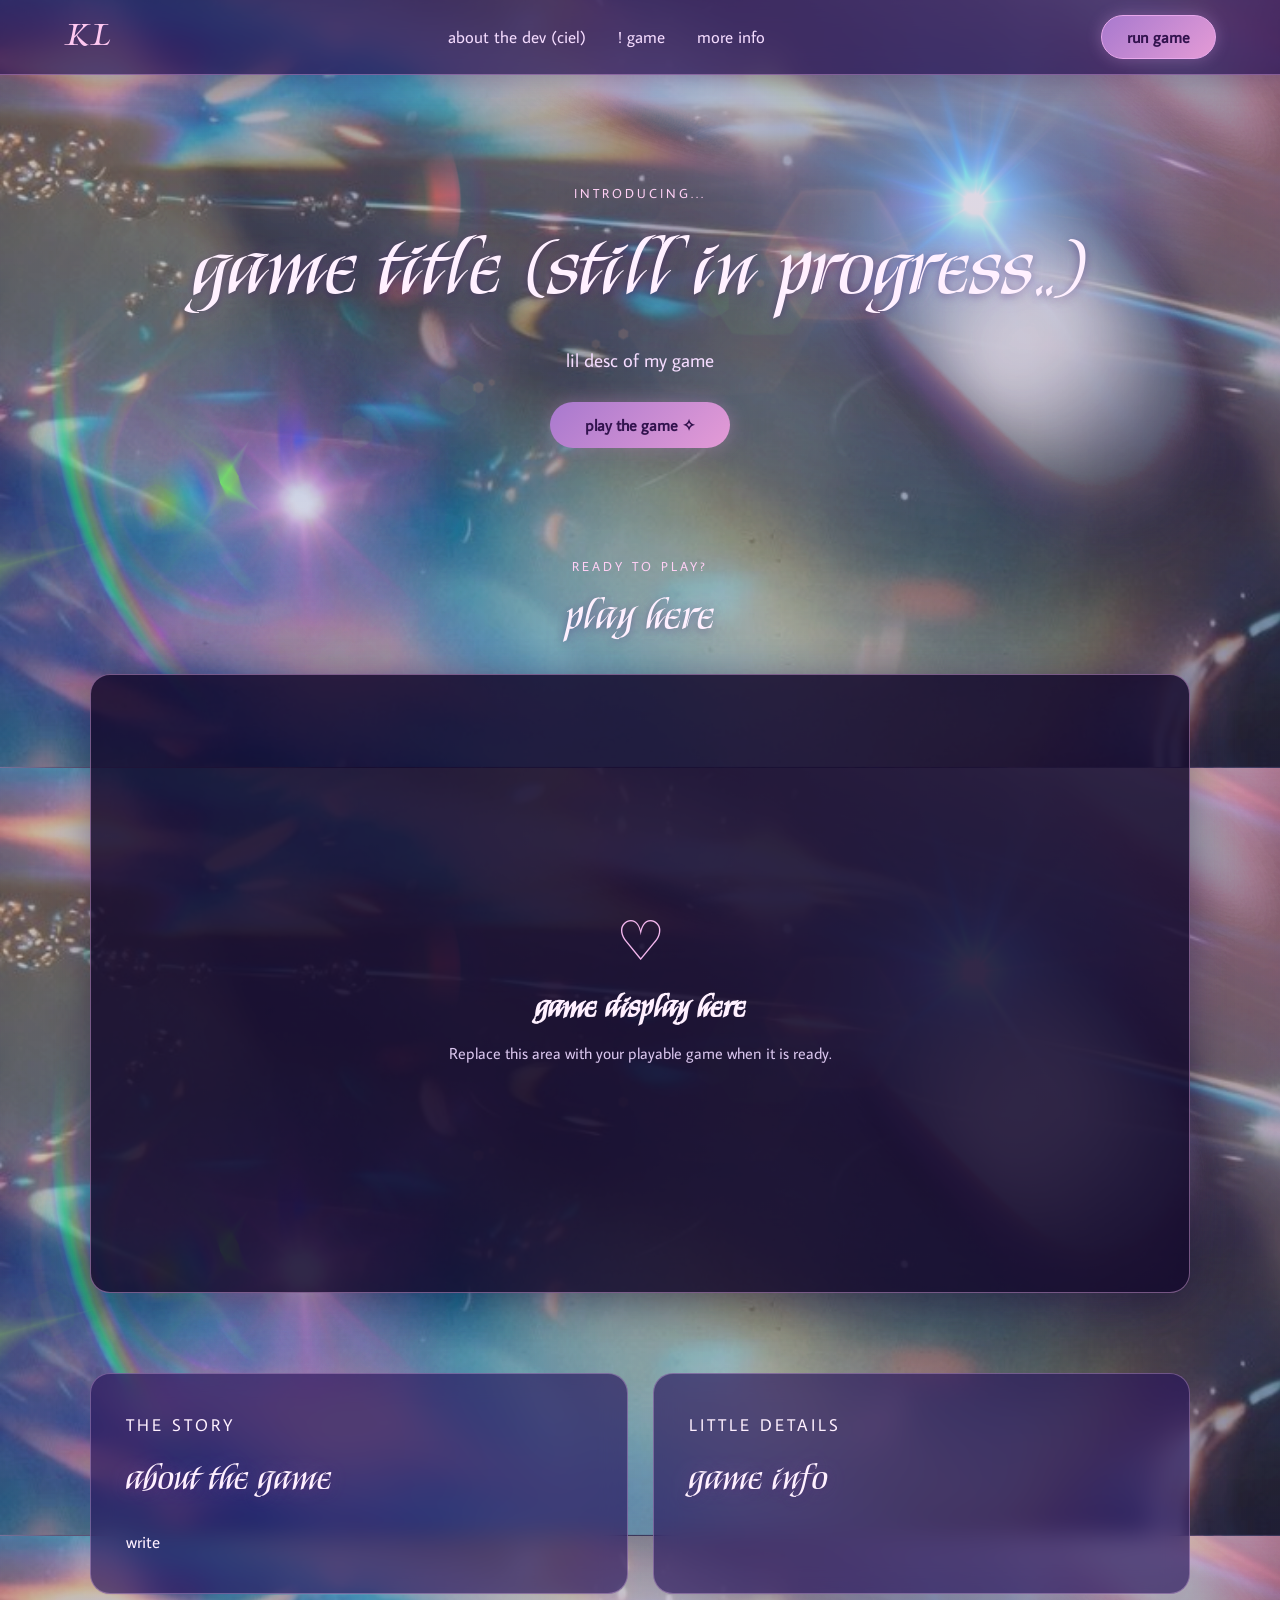
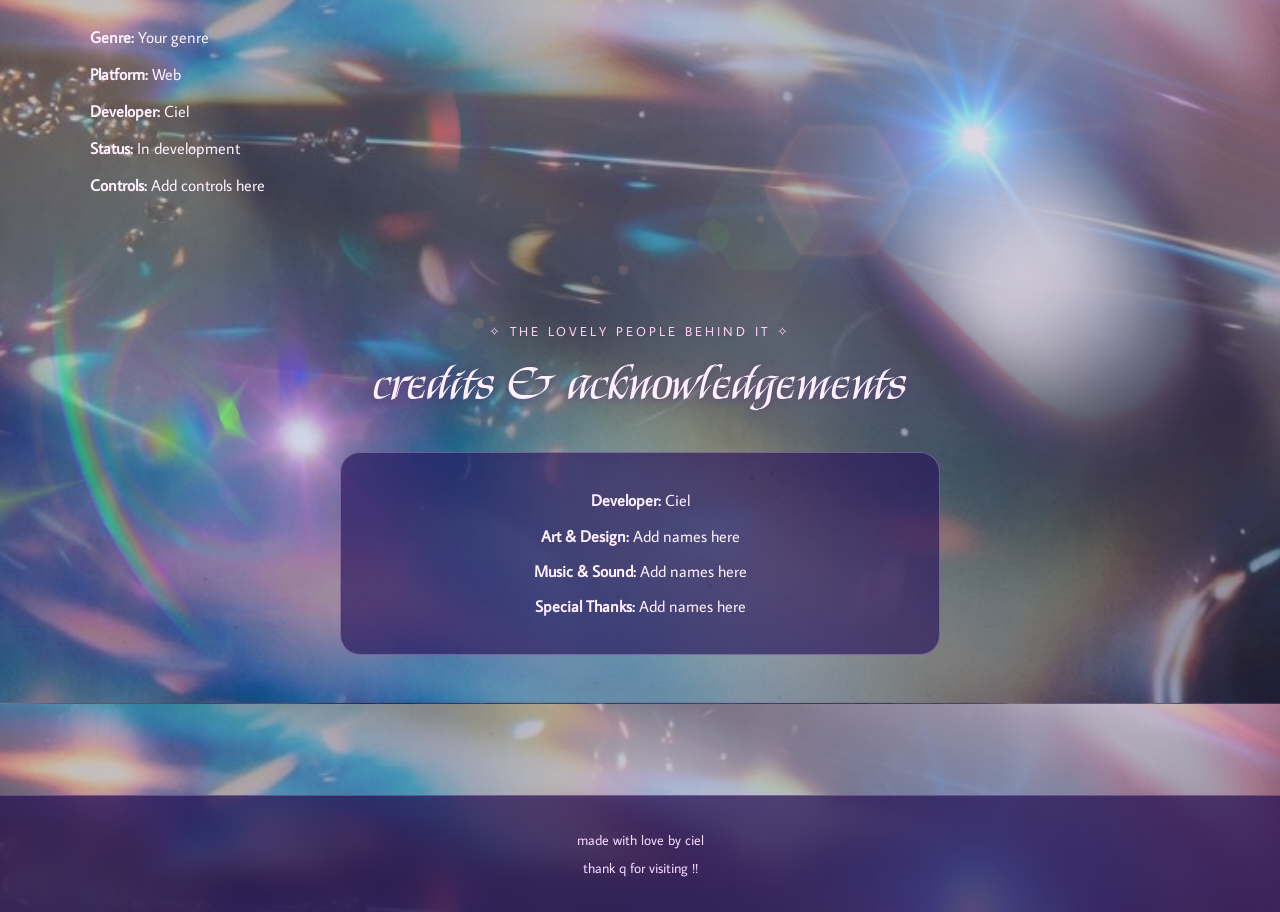
==== index.html @ a661b061 "made the css for the index page and changed the navigation bar" ====
<!DOCTYPE html>
<html lang="en">
<head>
    <meta charset="UTF-8">
    <meta name="viewport" content="width=device-width, initial-scale=1.0">
    <title>KL GAME</title>
    <link rel="stylesheet" href="style.css">
    <script src="script.js" defer></script>
    <!-- Google Fonts -->
    <link rel="preconnect" href="https://fonts.googleapis.com">
    <link rel="preconnect" href="https://fonts.gstatic.com" crossorigin>
    <link href="https://fonts.googleapis.com/css2?family=Kings&family=Average+Sans&display=swap" rel="stylesheet">


</head>
<body>
    <nav>
        <div class="logo">KL</div>
        <ul class="nav-links">
            <li><a href="portfolio.html">about the dev (ciel)</a></li>
            <li><a href="index.html">! game</a></li>
            <li><a href="info.html">more info</a></li>
        </ul>
        <div class="btns">
            <button class="btn">run game</button>
        </div>
    </nav>

    <div id="background3">
    <!-- game details -->
    <main class="game-page">
        <section class="game-hero">
            <p class="section-label">introducing...</p>
            <h1>game title (still in progress..)</h1>
            <p class="game-tagline">lil desc of my game</p>

            <a href="#play" class="play-btn">play the game ✧</a>
        </section>

    <!-- game display -->
    <section id="play" class="game-display">
        <p class="section-label">ready to play?</p>
        <h2>play here</h2>
        <div class="game-screen">
            <div class="game-placeholder">
                <span>♡</span>
                <h3>game display here</h3>
                <p>
                    Replace this area with your playable
                    game when it is ready.
                </p>
            </div>

            <!--When game is hosted, replace the placeholder above with its embed iframe.
                <iframe
                    src="YOUR_GAME_URL"
                    title="Your game"
                    allowfullscreen>
                </iframe>
            -->         
    </section>
    <section class="game-information">
        <div class="info-card">
            <p class="section-label">the story</p>
            <h2>about the game</h2>
            <p>write</p>
        </div>
        <div class="info-card">
            <p class="section-label">little details</p>
            <h2>game info</h2>
        </div>
        <ul class="game-details">
            <li><strong>Genre:</strong> Your genre</li>
            <li><strong>Platform:</strong> Web</li>
            <li><strong>Developer:</strong> Ciel</li>
            <li><strong>Status:</strong> In development</li>
            <li><strong>Controls:</strong> Add controls here</li>
        </ul>

    </section>
 <!-- CREDITS -->
    <section class="credits">
        <p class="section-label">✧ the lovely people behind it ✧</p>
        <h2>credits & acknowledgements</h2>

        <div class="credits-card">
            <p><strong>Developer:</strong> Ciel</p>
            <p><strong>Art & Design:</strong> Add names here</p>
            <p><strong>Music & Sound:</strong> Add names here</p>
            <p><strong>Special Thanks:</strong> Add names here</p>
        </div>
    </section>

    </main>


    <footer>
        <p>made with love by ciel</p>
        <p>thank q for visiting !!</p>
    </footer>
</div>
</body>
</html>
---- style.css ----
/*general settings*/
* {
    margin: 0;
    padding: 0;
    box-sizing: border-box;
}

html {
    scroll-behavior: smooth;
    scroll-padding-top: 85px;
}

body {
    width: 100%;
    font-family: 'Average Sans', sans-serif;
    color: white;
    background: #241451;
}


/*game (index) css*/
#background3 {
    width: 100%;
    min-height: 100vh;

    background-image:
        linear-gradient(
            rgba(35, 15, 85, 0.15),
            rgba(35, 15, 85, 0.15)
        ),
        url("img/indexbg.png");
}


.game-page {
    width: 100%;
    max-width: 1150px;
    margin: auto;
    padding: 110px 25px 60px;
}

/*game intro*/
.game-hero {
    text-align: center;
    padding: 75px 20px 65px;
}

.game-hero h1 {
    font-size: clamp(45px, 7vw, 85px);
    margin-bottom: 15px;
}

.game-tagline {
    font-size: 19px;
    color: #f5dcff;
    margin-bottom: 30px;
}

/*play btn*/

.play-btn {
    display: inline-block;
    padding: 13px 35px;
    border-radius: 30px;

    background: linear-gradient(
        135deg,
        #a879ce,
        #e49bd6
    );

    color: #32134e;
    text-decoration: none;
    font-weight: bold;

    box-shadow: 0 0 20px rgba(235,160,240,0.3);

    transition: 0.3s ease;
}

.play-btn:hover {
    transform: translateY(-4px);
    box-shadow: 0 0 30px rgba(255,160,240,0.6);
}

/* GAME DISPLAY */

.game-display {
    text-align: center;
    padding: 45px 0 80px;
}

.game-display h2 {
    font-size: 45px;
    margin-bottom: 25px;
}

.game-screen {
    width: 100%;
    aspect-ratio: 16 / 9;

    background: rgba(20, 10, 45, 0.85);

    border: 1px solid rgba(255,190,255,0.4);
    border-radius: 20px;

    overflow: hidden;

    box-shadow: 0 10px 40px rgba(15,0,45,0.4);
}

/*game PLACEHOLDER*/

.game-placeholder {
    height: 100%;
    display: flex;
    flex-direction: column;
    align-items: center;
    justify-content: center;
    padding: 20px;
    gap: 12px;
}

.game-placeholder span {
    font-size: 55px;
    color: #f5b8ef;
}

.game-placeholder h3 {
    font-family: 'Kings', cursive;
    font-size: 32px;
    color: #fff0ff;
}

.game-placeholder p {
    color: #d9c5ed;
}

/*eMBEDDED GAME*/

.game-screen iframe {
    width: 100%;
    height: 100%;
    border: none;
    display: block;
}

/*game information*/

.game-information {
    display: grid;
    grid-template-columns: repeat(2, 1fr);
    gap: 25px;
    margin-bottom: 80px;
}

.info-card {
    padding: 35px;

    background: rgba(39,19,91,0.65);
    border: 1px solid rgba(255,205,255,0.3);
    border-radius: 20px;

    backdrop-filter: blur(12px);

    transition: 0.3s ease;
}

.info-card:hover {
    transform: translateY(-5px);
    box-shadow: 0 10px 30px rgba(255,150,230,0.15);
}

.info-card h2 {
    font-size: 38px;
    margin-bottom: 20px;
}

.info-card p {
    color: #fff0ff;
    font-size: 17px;
    line-height: 1.9;
}

.game-details {
    list-style: none;
    color: #fff0ff;
    line-height: 2.3;
}

/*credits*/

.credits {
    text-align: center;
    padding: 40px 20px 80px;
}

.credits h2 {
    font-size: clamp(35px, 5vw, 50px);
    margin-bottom: 30px;
}

.credits-card {
    max-width: 600px;
    margin: auto;
    padding: 30px;

    background: rgba(39,19,91,0.65);
    border: 1px solid rgba(255,205,255,0.3);
    border-radius: 20px;
}

.credits-card p {
    color: #fff0ff;
    line-height: 2.2;
}

/* MOBILE */

@media (max-width: 700px) {

    .game-page {
        padding: 120px 15px 40px;
    }

    .game-information {
        grid-template-columns: 1fr;
    }

    .game-hero {
        padding: 45px 10px;
    }

    .game-screen {
        aspect-ratio: 4 / 3;
    }

    .info-card {
        padding: 25px;
    }
}


/*portfolio css*/
/*headings*/
h1, h2 {
    font-family: 'Kings', cursive;
    font-weight: 400;
    color: #fff0ff;

    text-shadow:
        0 2px 10px rgba(45, 0, 90, 0.4),
        0 0 20px rgba(255, 190, 255, 0.25);
}

/*IMAGES WOOHOO*/
#background1 {
    width: 100%;
    height: 100vh;

    background-image: url("img/CIELKLKLKL.png");
    background-size: cover;
    background-position: center;
    background-repeat: no-repeat;
}

#background2 {
    width: 100%;
    min-height: 100vh;

    background-image:
        linear-gradient(
            rgba(35, 15, 85, 0.12),
            rgba(35, 15, 85, 0.22)
        ),
        url("img/CIELKLKL.png");

    background-size: cover;
    background-position: center;
    background-repeat: no-repeat;

    position: relative;
}

/* style for navigation bar */
/* style for navigation bar */
nav {
    position: fixed;
    top: 0;
    left: 0;
    width: 100%;
    min-height: 75px;
    padding: 15px 5%;

    display: flex;
    justify-content: space-between;
    align-items: center;

    background: rgba(37, 16, 82, 0.72);
    backdrop-filter: blur(12px);
    -webkit-backdrop-filter: blur(12px);
    border-bottom: 1px solid rgba(255, 190, 255, 0.35);

    backdrop-filter: blur(12px);
    -webkit-backdrop-filter: blur(12px);

    box-shadow: 0 5px 25px rgba(20, 0, 60, 0.25);

    z-index: 1000;
}

.logo {
    font-family: 'Kings', cursive;
    font-size: 2rem;
    font-weight: 400;

    color: #ffc8f1;
    letter-spacing: 2px;

    transition: 0.3s ease;
    cursor: pointer;
}

.logo:hover {
    color: #fff0ff;
    text-shadow: 0 0 15px #ff9ee9;
    transform: scale(1.08);
}

.nav-links {
    list-style: none;
    display: flex;
    gap: 2rem;
}

.nav-links li a {
    position: relative;

    font-family: 'Average Sans', sans-serif;
    font-size: 1.05rem;

    text-decoration: none;
    color: #f5dcff;

    transition: 0.3s ease;
}

/* UNDERLINE ANIMATION */

.nav-links li a::after {
    content: "";
    position: absolute;

    bottom: -7px;
    left: 0;

    width: 0;
    height: 2px;

    background: #ffb5eb;
    transition: width 0.3s ease;
}

.nav-links li a:hover {
    color: #ffb5eb;
    text-shadow: 0 0 12px #ff9ee9;
}

.nav-links li a:hover::after {
    width: 100%;
}


.btn {
    padding: 11px 25px;

    border-radius: 30px;
    border: 1px solid #e8a7ec;

    font-family: 'Average Sans', sans-serif;
    font-size: 1rem;
    font-weight: 600;

    background: linear-gradient(
        135deg,
        #a879ce,
        #e49bd6
    );

    color: #32134e;

    box-shadow: 0 0 15px rgba(235, 160, 240, 0.3);

    cursor: pointer;
    transition: 0.3s ease;
}

.btn:hover {
    transform: translateY(-3px);
    box-shadow: 0 0 25px rgba(255, 160, 240, 0.65);
}

/*intro*/

.intro {
    text-align: center;
    padding: 65px 20px;

    background: rgba(43, 22, 100, 0.35);
    border: 1px solid rgba(255, 220, 255, 0.25);

    border-radius: 20px;

    backdrop-filter: blur(5px);
    box-shadow: 0 10px 35px rgba(25, 0, 65, 0.15);
}

.little-heading {
    color: #ffd5f5;
    font-size: 14px;
    letter-spacing: 3px;
    margin-bottom: 20px;
}

.intro h1 {
    font-size: clamp(35px, 5vw, 58px);
    margin-bottom: 25px;
}

.description {
    font-size: 19px;
    line-height: 1.8;
    color: #fff5ff;
}

.decoration {
    color: #ffc5f1;
    font-size: 24px;
    margin-top: 25px;
}

/*about memememe KL THE GREAT*/

.about {
    text-align: center;
    padding: 90px 20px 50px;
}

.section-label {
    color: #ffd0f5;
    font-size: 13px;
    letter-spacing: 3px;
    text-transform: uppercase;
    margin-bottom: 12px;
}

.about h2,
.interests h2 {
    font-size: 48px;
    margin-bottom: 30px;
}

.about-card {
    max-width: 650px;
    margin: auto;

    padding: 35px;

    background: rgba(39, 19, 91, 0.55);
    border: 1px solid rgba(255, 205, 255, 0.3);

    border-radius: 20px;

    backdrop-filter: blur(10px);
    box-shadow: 0 10px 30px rgba(25, 0, 65, 0.2);

    transition: transform 0.4s ease,
                box-shadow 0.4s ease;
}

.about-card:hover {
    transform: translateY(-5px);
    box-shadow: 0 15px 35px rgba(255, 150, 230, 0.15);
}

.profile-placeholder {
    width: 90px;
    height: 90px;

    margin: 0 auto 25px;

    display: grid;
    place-items: center;

    border-radius: 50%;

    background: linear-gradient(
        135deg,
        #a77ad7,
        #f2a8df
    );

    color: white;
    font-size: 40px;

    box-shadow: 0 0 25px rgba(255, 180, 240, 0.4);
}

.about-card p {
    color: #fff0ff;
    font-size: 17px;
    line-height: 1.9;
    margin-bottom: 15px;
}

/*intrests*/

.intrests {
    text-align: center;
    padding: 60px 20px 100px;
}

.intrests h2 {
    font-size: 48px;
    margin-bottom: 30px;
}

.interest-tags {
    display: flex;
    justify-content: center;
    flex-wrap: wrap;
    gap: 15px;
}

.interest-tags span {
    padding: 12px 24px;

    color: #ffe5ff;
    background: rgba(111, 65, 156, 0.45);

    border: 1px solid rgba(255, 195, 245, 0.4);
    border-radius: 50px;

    transition: 0.3s ease;
}

.interest-tags span:hover {
    background: rgba(205, 130, 207, 0.55);
    transform: translateY(-5px);
    box-shadow: 0 0 18px rgba(255, 160, 240, 0.35);
}

/*foot(er)*/
footer {
    text-align: center;
    padding: 30px 15px;

    background: rgba(37, 16, 82, 0.72);

    backdrop-filter: blur(12px);
    -webkit-backdrop-filter: blur(12px);

    border-top: 1px solid rgba(255, 190, 255, 0.25);
}

footer p {
    color: #f5d9ff;
    font-size: 14px;
    line-height: 2;
}

/*scroll animations*/
.intro,
.about,
.intrests {
    opacity: 0;
    transform: translateY(30px);
    transition: opacity 0.9s ease,
                transform 0.9s ease;
}

.intro.visible,
.about.visible,
.intrests.visible {
    opacity: 1;
    transform: translateY(0);
}

/*MOBILE RESPONSIVENESS*/
@media (max-width: 700px) {

    nav {
        padding: 15px 4%;
        flex-wrap: wrap;
        gap: 15px;
    }

    .logo {
        font-size: 1.6rem;
    }

    .nav-links {
        gap: 15px;
    }

    .nav-links li a {
        font-size: 13px;
    }

    .btn {
        padding: 9px 15px;
        font-size: 13px;
    }

    main {
        padding: 130px 15px 40px;
    }

    .intro {
        padding: 45px 15px;
    }

    .intro h1 {
        font-size: 36px;
    }

    .about-card {
        padding: 25px 18px;
    }

    .about h2,
    .intrests h2 {
        font-size: 38px;
    }
}


/*REDUCED MOTION ACCESSIBILITY*/
@media (prefers-reduced-motion: reduce) {
    html {
        scroll-behavior: auto;
    }

    *,
    *::before,
    *::after {
        animation: none !important;
        transition: none !important;
    }

    .intro,
    .about,
    .intrests {
        opacity: 1;
        transform: none;
    }
}
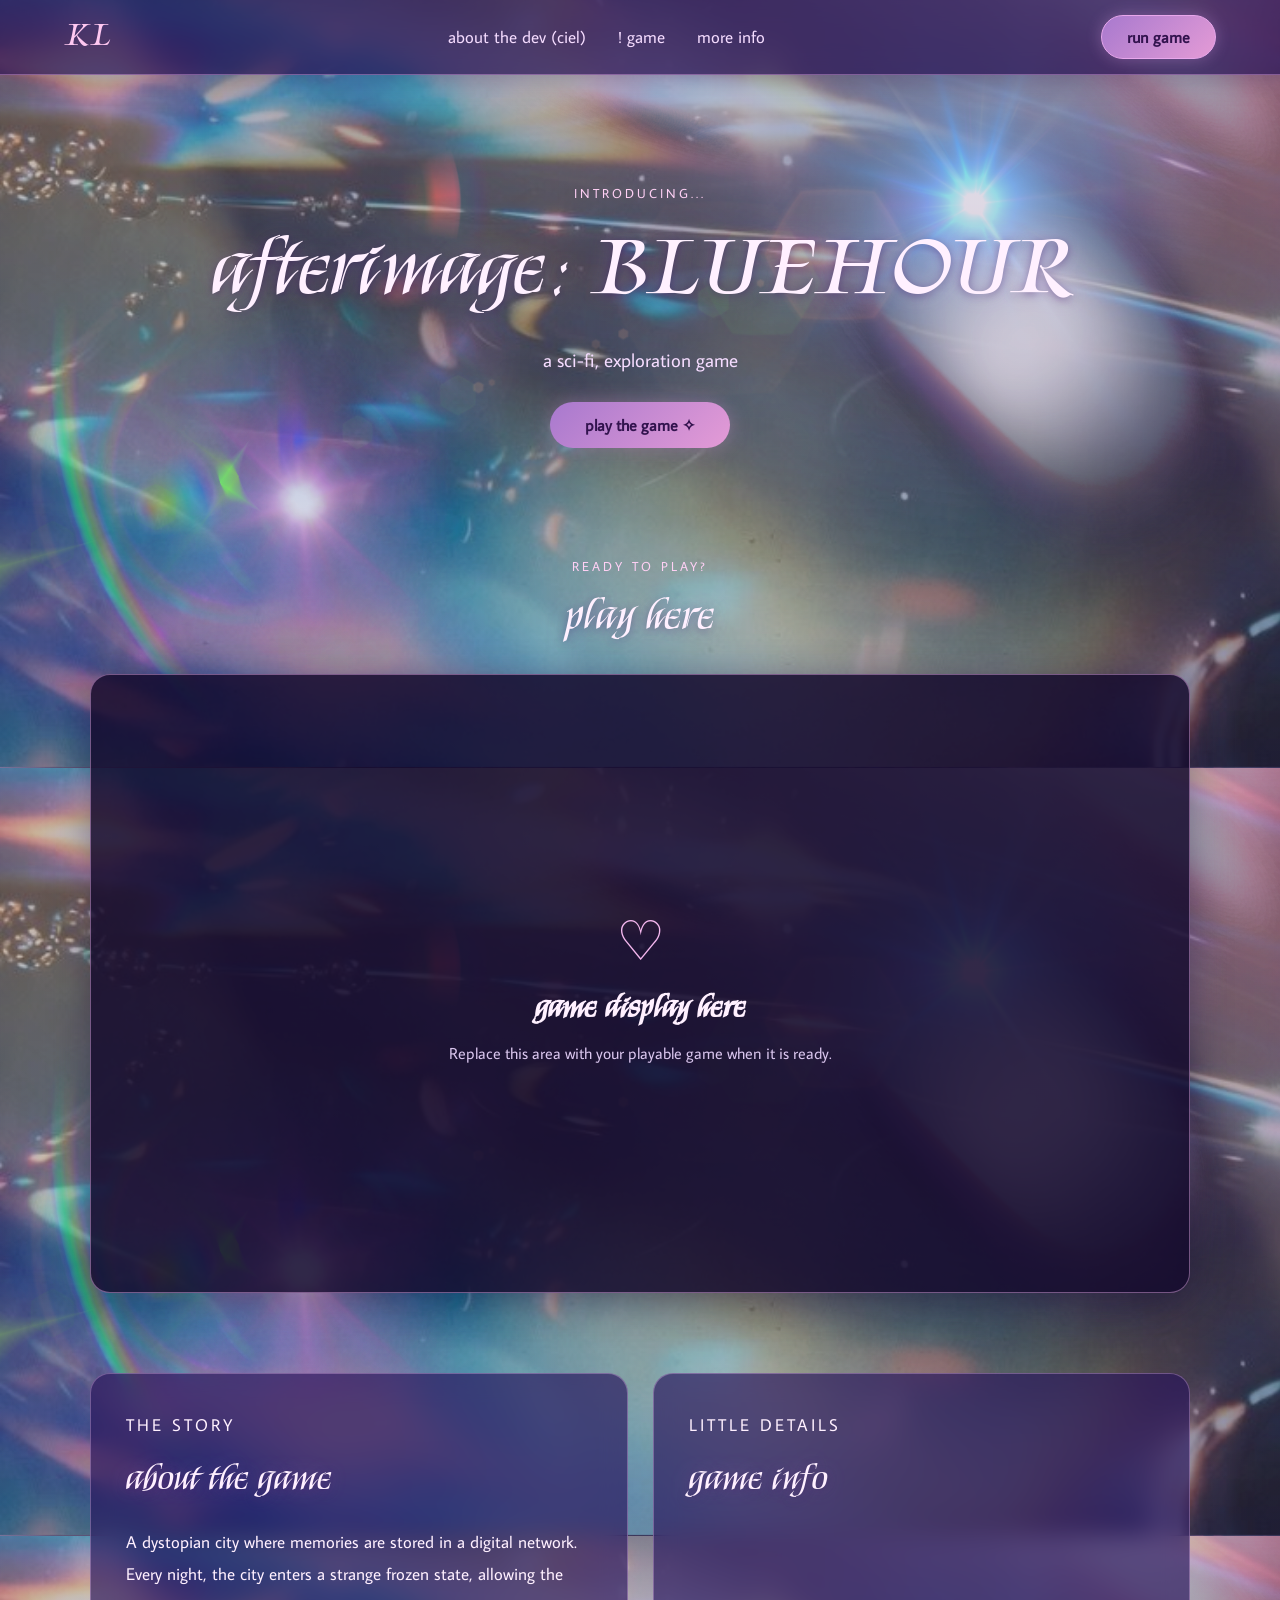
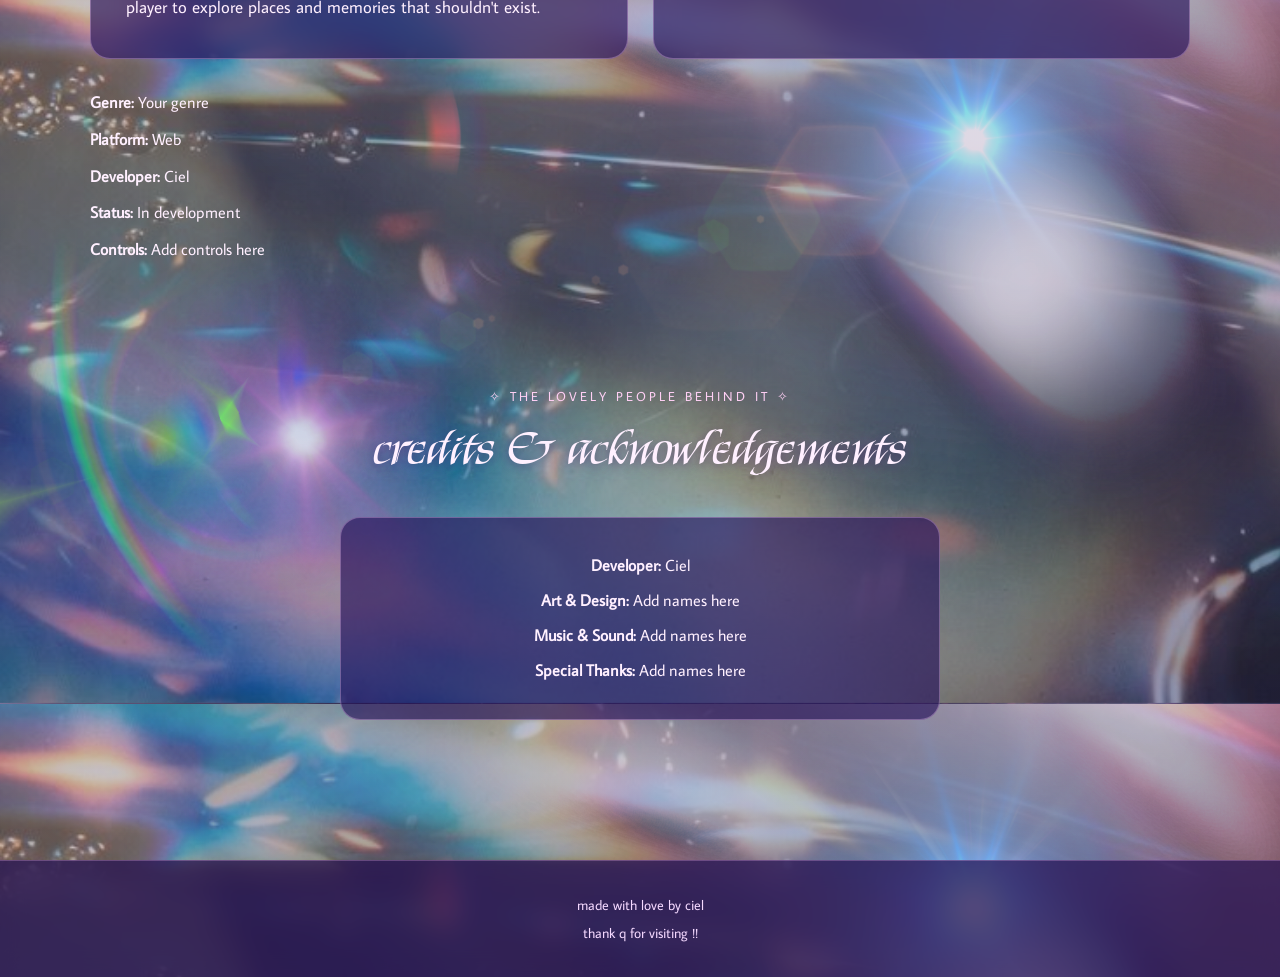
==== commit a8dd49e2: "update game title and description" ====
--- a/index.html
+++ b/index.html
@@ -31,8 +31,8 @@
     <main class="game-page">
         <section class="game-hero">
             <p class="section-label">introducing...</p>
-            <h1>game title (still in progress..)</h1>
-            <p class="game-tagline">lil desc of my game</p>
+            <h1>afterimage: BLUEHOUR</h1>
+            <p class="game-tagline">a sci-fi, exploration game</p>
 
             <a href="#play" class="play-btn">play the game ✧</a>
         </section>
@@ -63,7 +63,7 @@
         <div class="info-card">
             <p class="section-label">the story</p>
             <h2>about the game</h2>
-            <p>write</p>
+            <p>A dystopian city where memories are stored in a digital network. Every night, the city enters a strange frozen state, allowing the player to explore places and memories that shouldn't exist.</p>
         </div>
         <div class="info-card">
             <p class="section-label">little details</p>
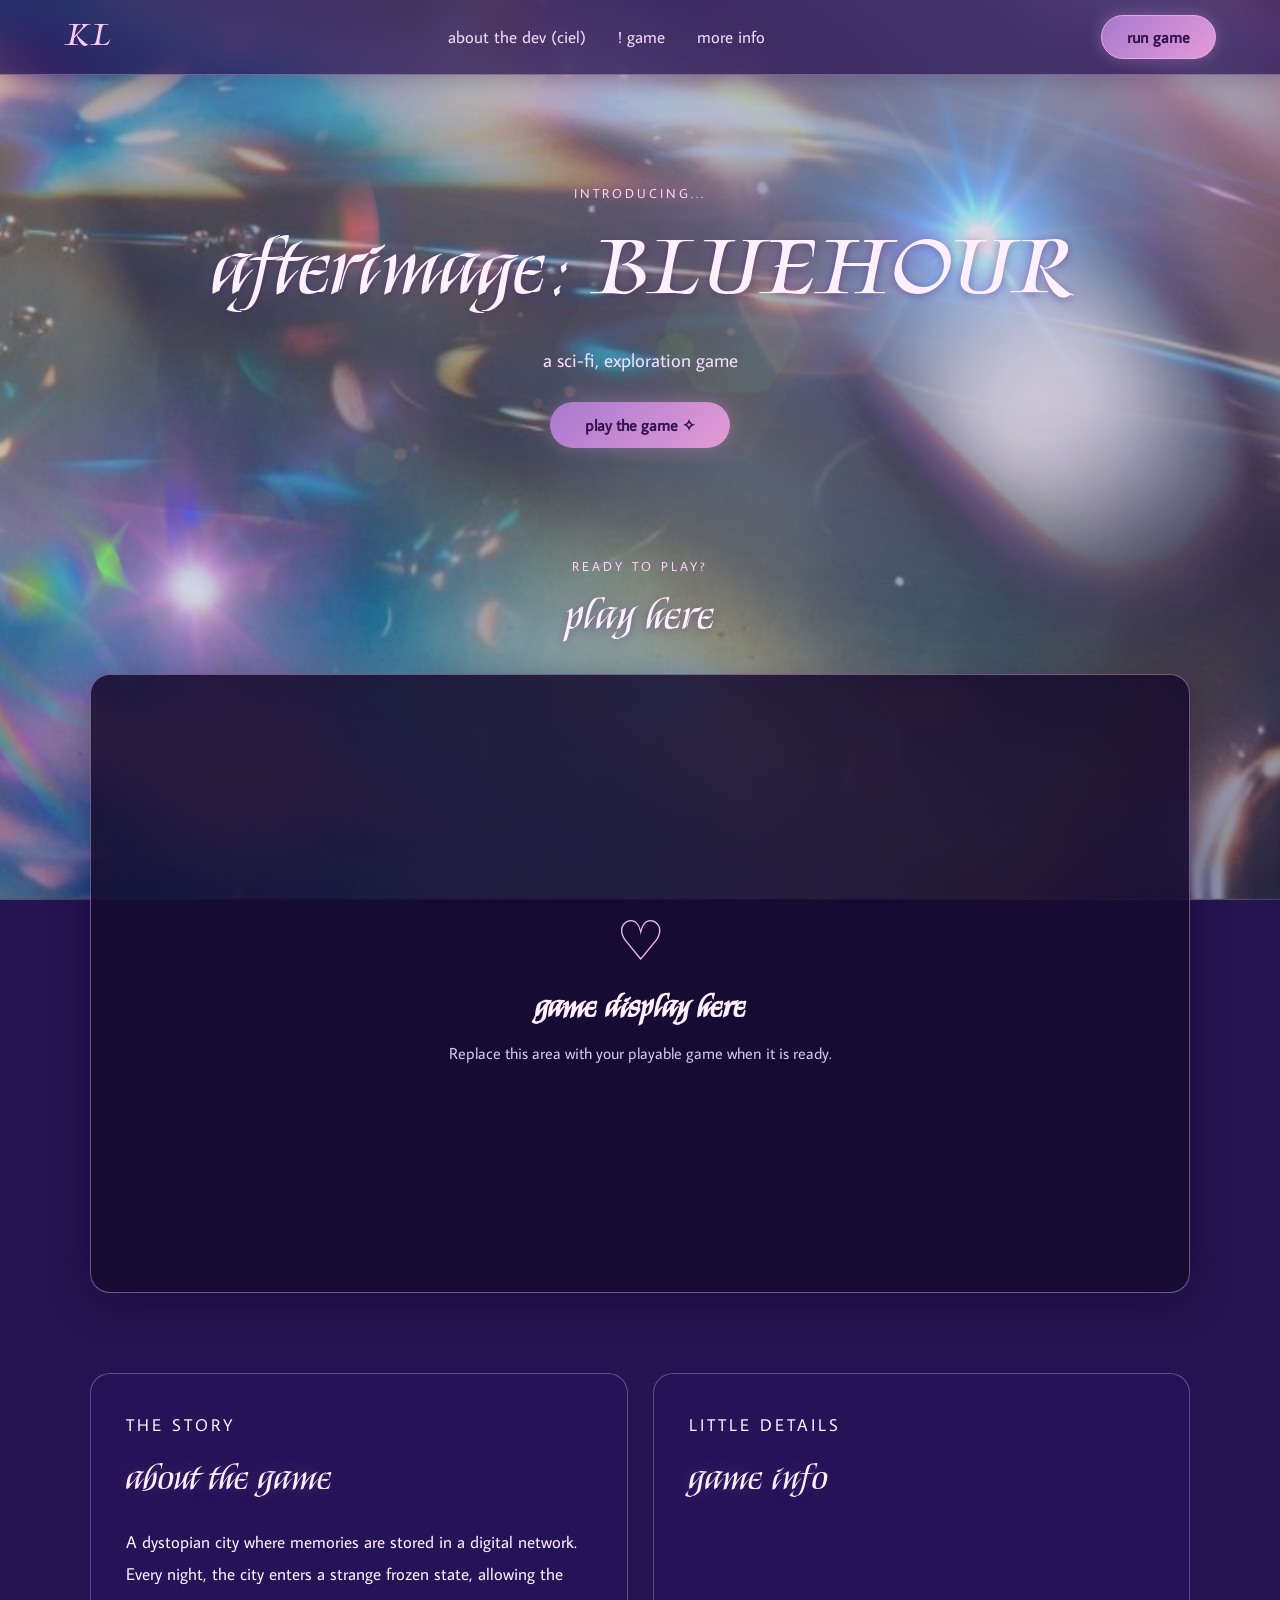
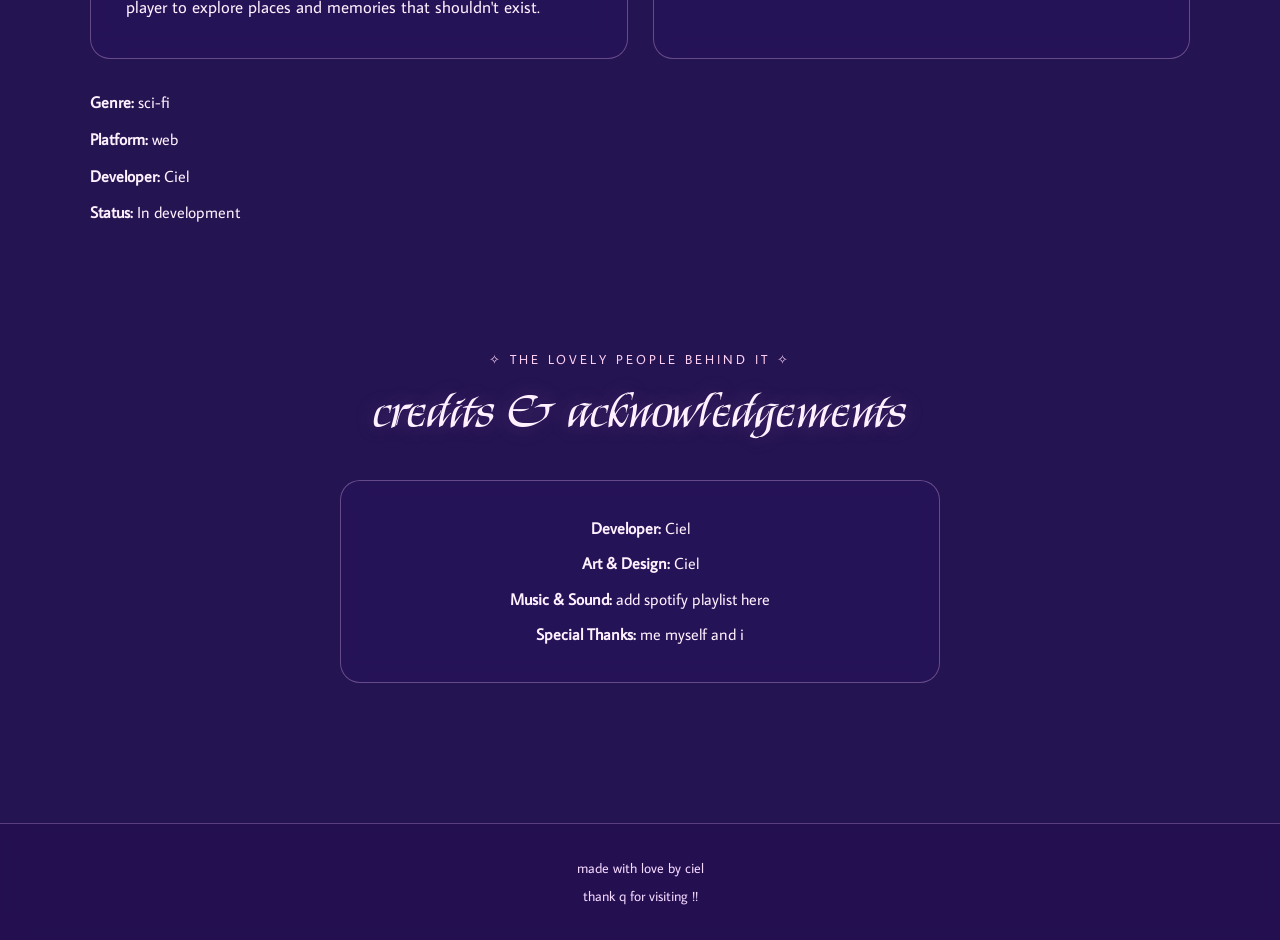
==== commit bf65e96b: "fixing more css on the index page" ====
--- a/index.html
+++ b/index.html
@@ -70,11 +70,10 @@
             <h2>game info</h2>
         </div>
         <ul class="game-details">
-            <li><strong>Genre:</strong> Your genre</li>
-            <li><strong>Platform:</strong> Web</li>
+            <li><strong>Genre:</strong> sci-fi</li>
+            <li><strong>Platform:</strong> web</li>
             <li><strong>Developer:</strong> Ciel</li>
             <li><strong>Status:</strong> In development</li>
-            <li><strong>Controls:</strong> Add controls here</li>
         </ul>
 
     </section>
@@ -85,9 +84,9 @@
 
         <div class="credits-card">
             <p><strong>Developer:</strong> Ciel</p>
-            <p><strong>Art & Design:</strong> Add names here</p>
-            <p><strong>Music & Sound:</strong> Add names here</p>
-            <p><strong>Special Thanks:</strong> Add names here</p>
+            <p><strong>Art & Design:</strong> Ciel</p>
+            <p><strong>Music & Sound:</strong> add spotify playlist here</p>
+            <p><strong>Special Thanks:</strong> me myself and i</p>
         </div>
     </section>
 
--- a/style.css
+++ b/style.css
@@ -29,6 +29,14 @@
             rgba(35, 15, 85, 0.15)
         ),
         url("img/indexbg.png");
+        background-size: cover;
+        background-position: center top;
+        background-repeat: no-repeat;
+
+        background-attachment: fixed;
+
+        position: relative;
+        overflow: hidden;
 }
 
 
@@ -107,6 +115,8 @@
     overflow: hidden;
 
     box-shadow: 0 10px 40px rgba(15,0,45,0.4);
+
+
 }
 
 /*game PLACEHOLDER*/
@@ -208,12 +218,23 @@
     background: rgba(39,19,91,0.65);
     border: 1px solid rgba(255,205,255,0.3);
     border-radius: 20px;
+
+    
+    backdrop-filter: blur(12px);
+
+    transition: 0.3s ease;
 }
 
 .credits-card p {
     color: #fff0ff;
     line-height: 2.2;
 }
+
+.credits-card:hover {
+    transform: translateY(-5px);
+    box-shadow: 0 10px 30px rgba(255,150,230,0.15);
+}
+
 
 /* MOBILE */
 
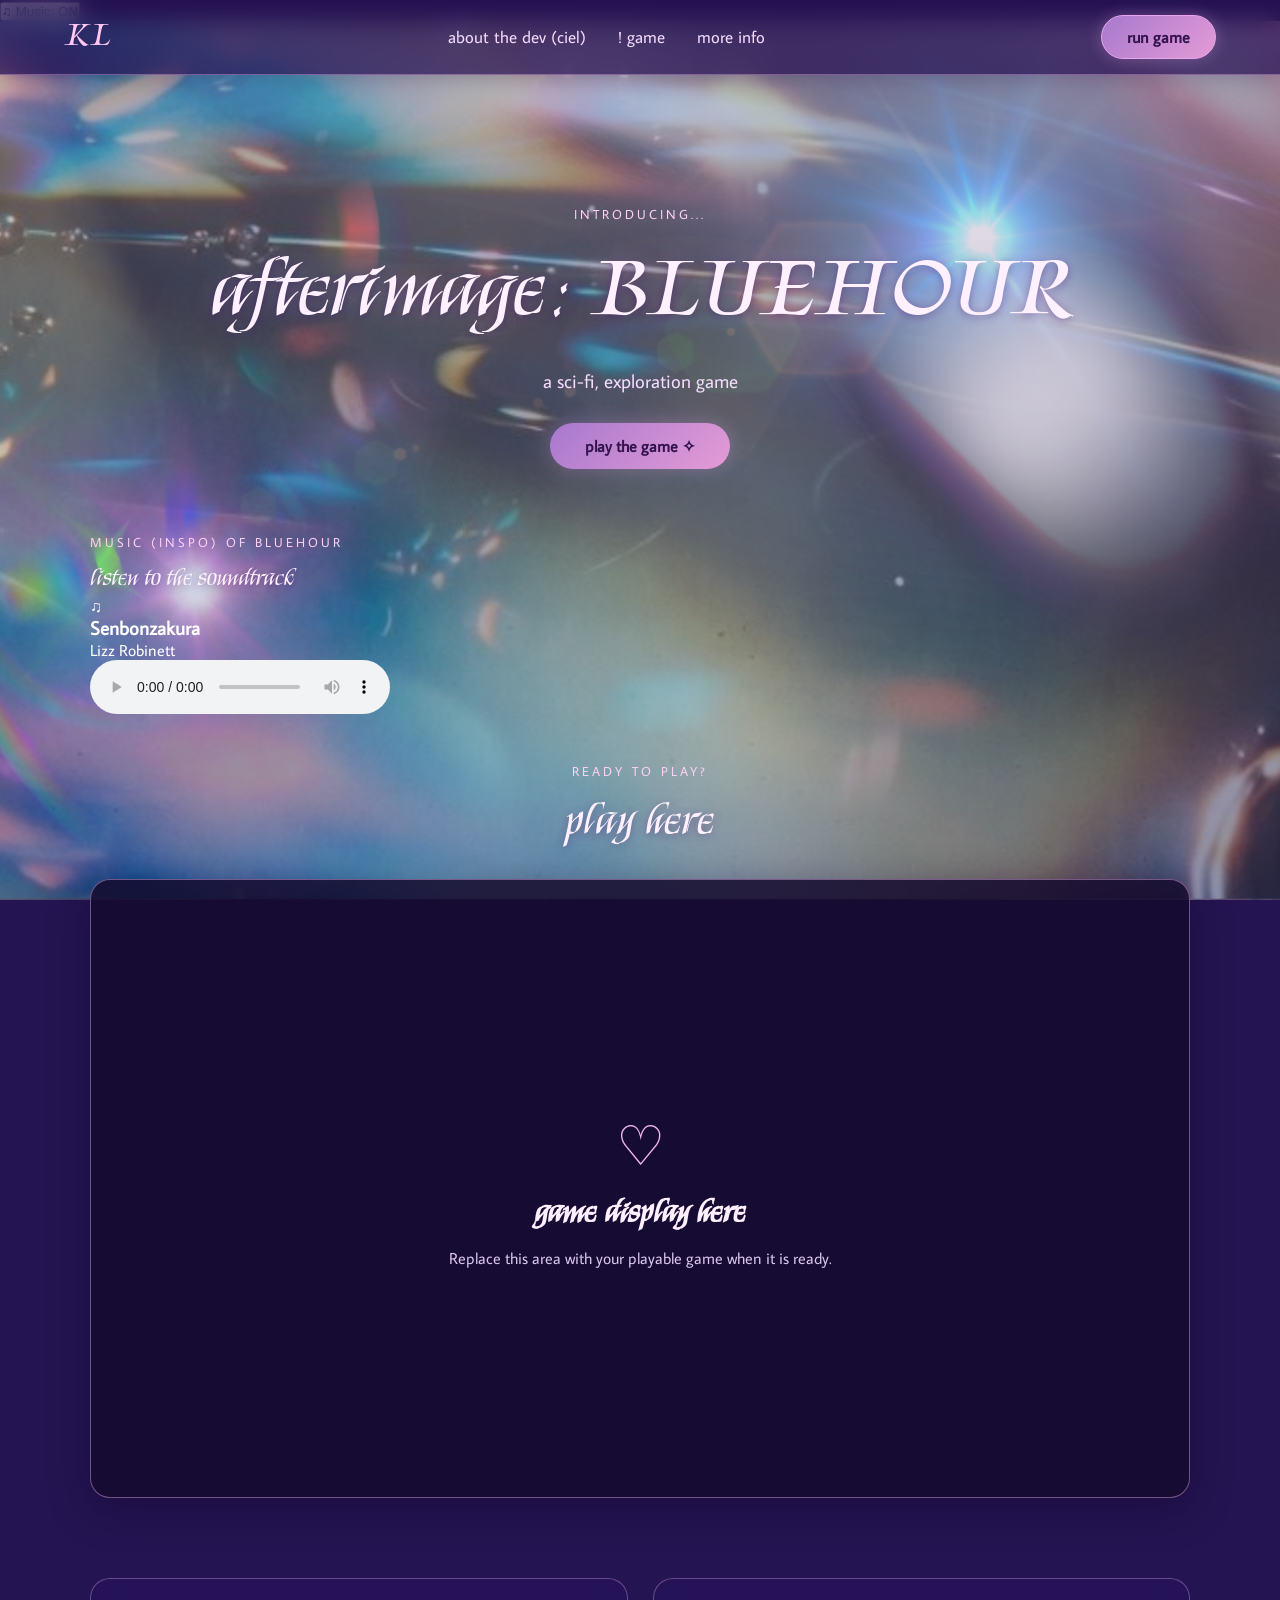
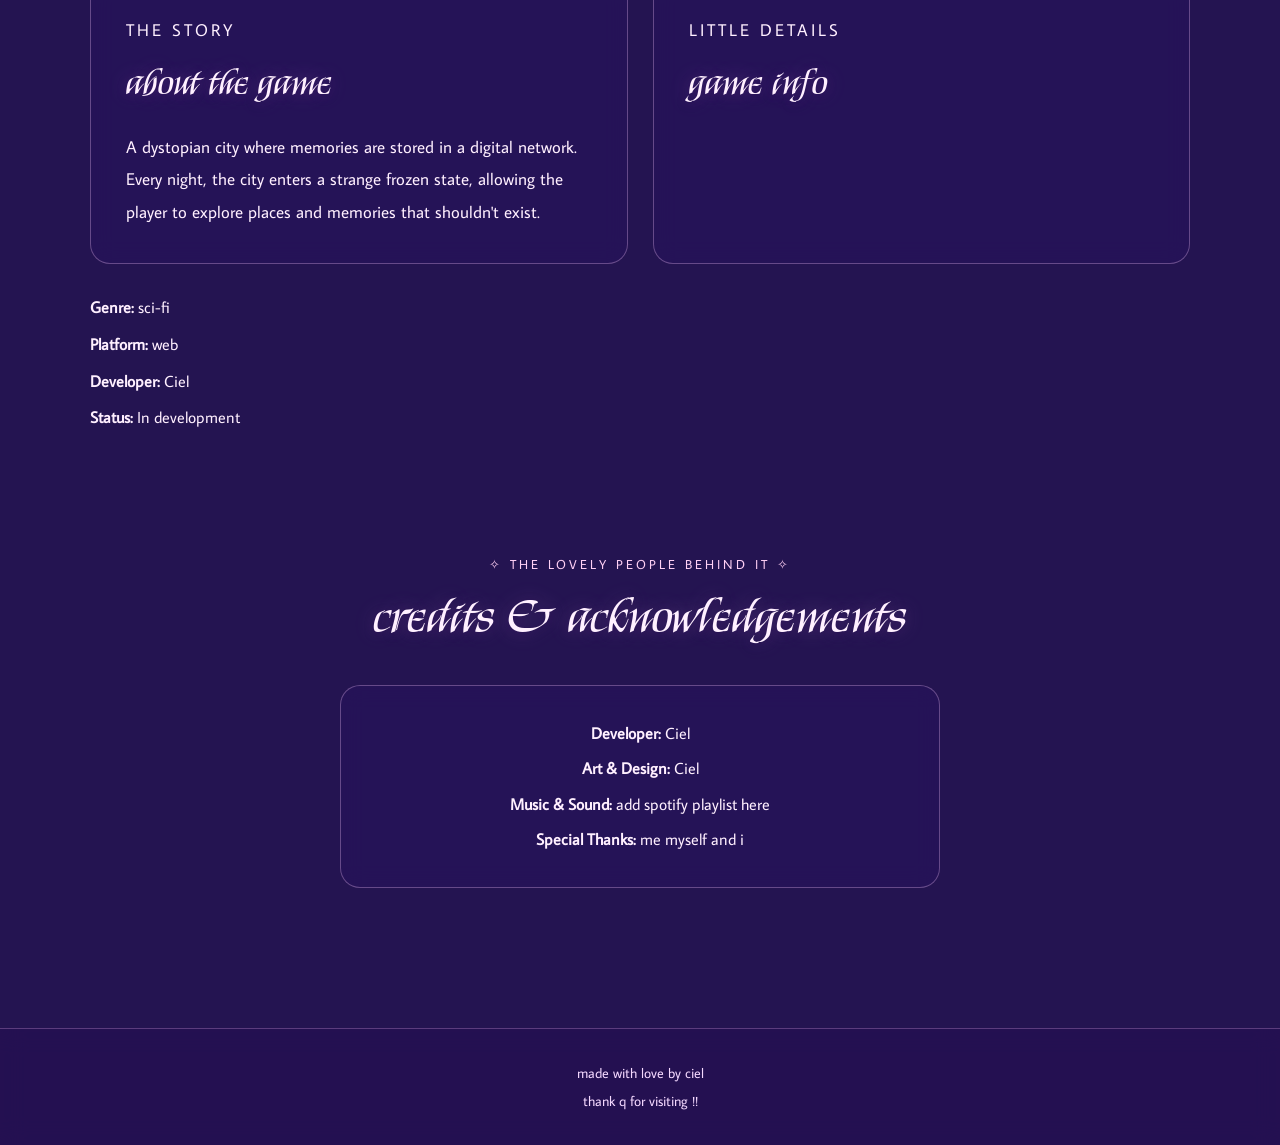
==== commit 247aeb04: "upload and add musictrack (senbonzakura - lizz robinett)into index page" ====
--- a/index.html
+++ b/index.html
@@ -14,6 +14,15 @@
 
 </head>
 <body>
+<!--auto play audio-->
+    <audio id="bgMusic" autoplay loop>
+        <source src="music/senbonzakura.mp4" type="audio/mpeg">
+    </audio>
+
+    <button id="musicToggle" class="music-toggle">
+        ♫ Music: ON
+    </button>
+
     <nav>
         <div class="logo">KL</div>
         <ul class="nav-links">
@@ -36,6 +45,26 @@
 
             <a href="#play" class="play-btn">play the game ✧</a>
         </section>
+
+    <!--music player-->
+    <section class="music-section">
+        <p class="section-label">music (inspo) of bluehour</p>
+        <h2>listen to the soundtrack</h2>
+
+        <div class="music-player">
+            <div class="music icon">♫</div>
+
+            <div class="music-info">
+                <h3>Senbonzakura</h3>
+                <p>Lizz Robinett</p>
+            </div>
+            <audio controls loop>
+                <source src="music/senbonzakura.mp4" type="audio/mpeg">
+                Your browser does not support audio.
+            </audio>
+        </div>
+    </section>
+
 
     <!-- game display -->
     <section id="play" class="game-display">
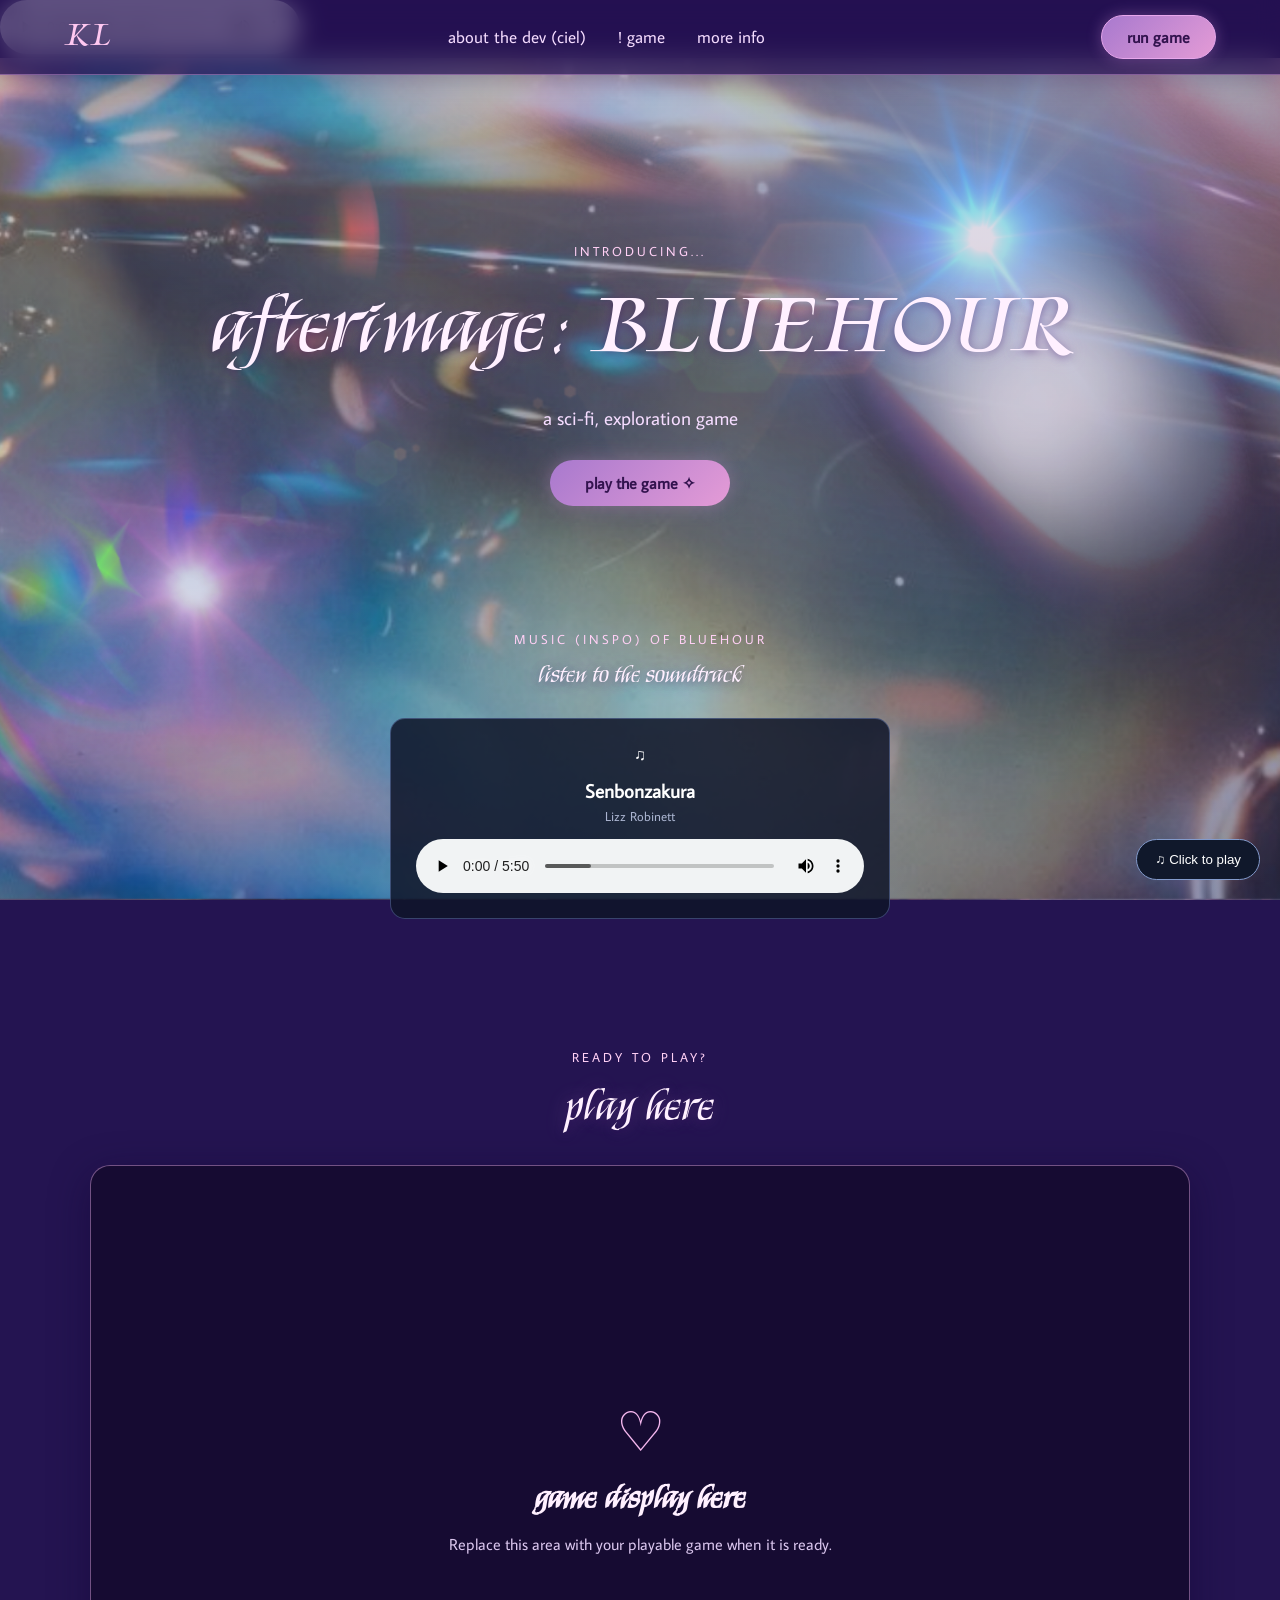
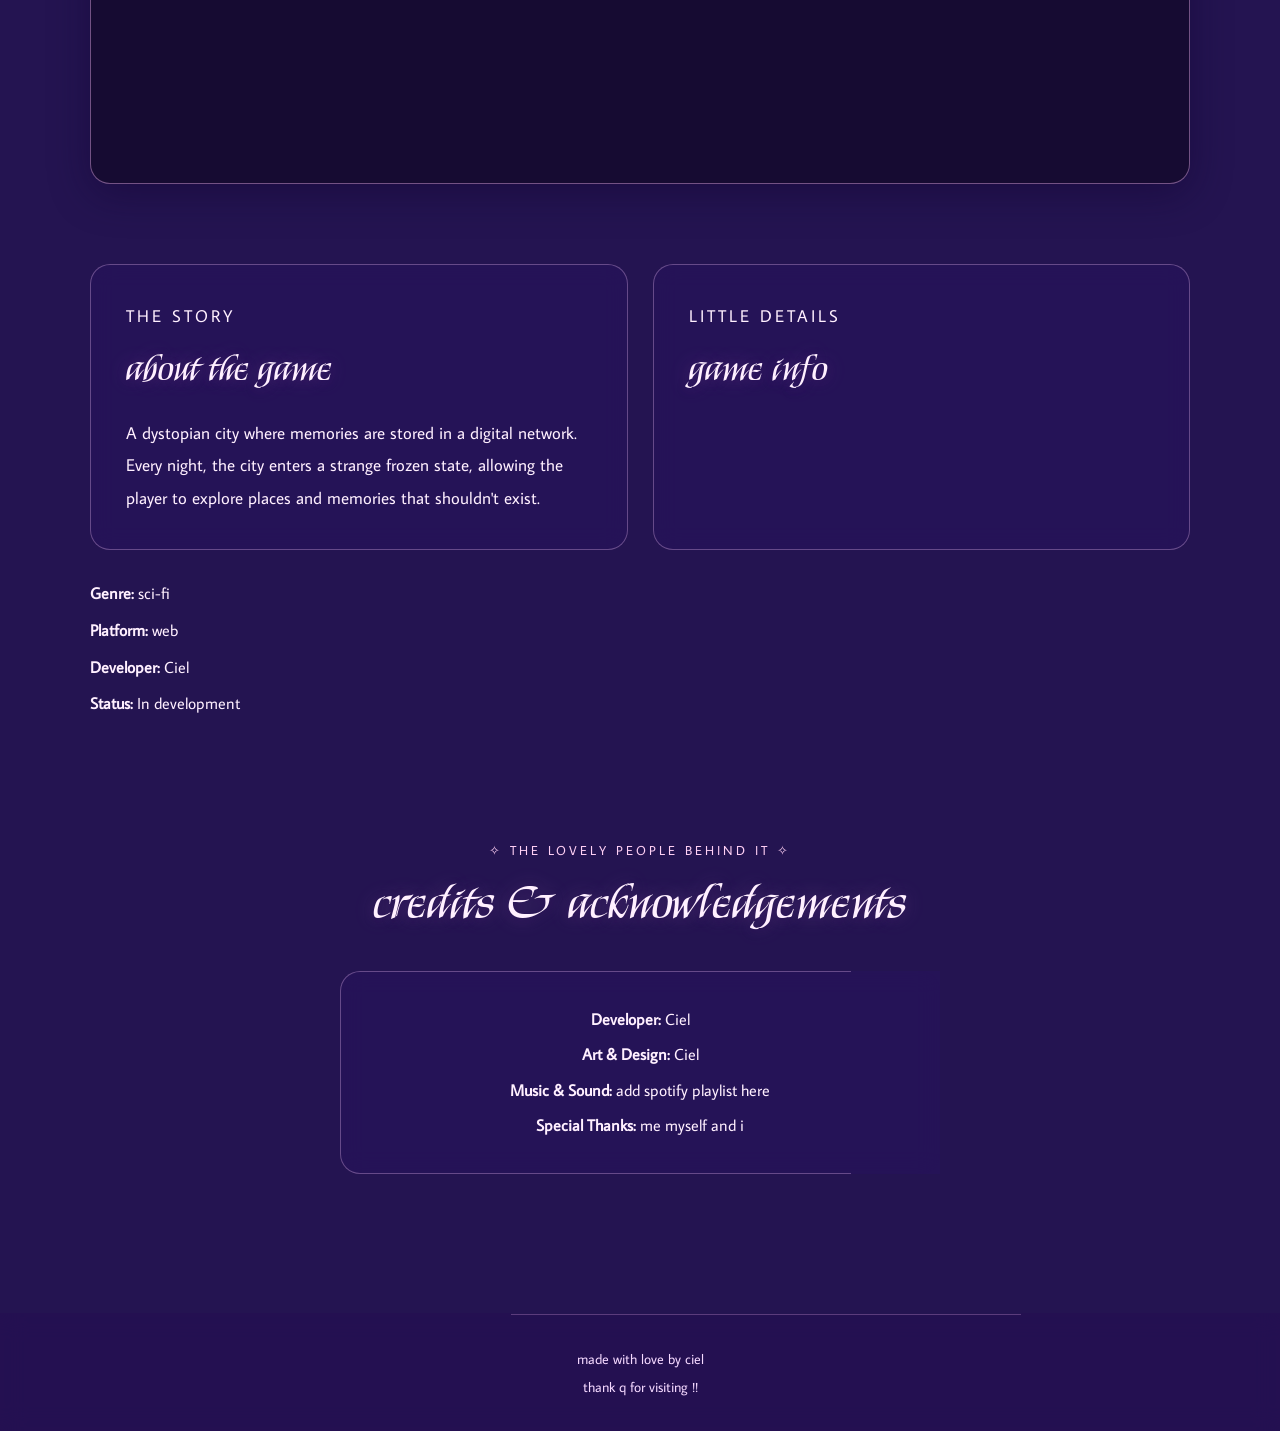
==== commit 6cfdefa9: "trying to make the music work" ====
--- a/index.html
+++ b/index.html
@@ -15,9 +15,12 @@
 </head>
 <body>
 <!--auto play audio-->
-    <audio id="bgMusic" autoplay loop>
-        <source src="music/senbonzakura.mp4" type="audio/mpeg">
+
+    <audio controls id="bgMusic">
+        <source src="./music/senbonzakura.mp3" type="audio/mpeg">
+        Your browser does not support audio.
     </audio>
+
 
     <button id="musicToggle" class="music-toggle">
         ♫ Music: ON
@@ -59,7 +62,7 @@
                 <p>Lizz Robinett</p>
             </div>
             <audio controls loop>
-                <source src="music/senbonzakura.mp4" type="audio/mpeg">
+                <source src="./music/senbonzakura.mp3" type="audio/mpeg">
                 Your browser does not support audio.
             </audio>
         </div>
--- a/style.css
+++ b/style.css
@@ -15,6 +15,71 @@
     font-family: 'Average Sans', sans-serif;
     color: white;
     background: #241451;
+}
+
+/*music*/
+
+/* MUSIC SECTION */
+
+.music-section {
+    text-align: center;
+    padding: 60px 20px;
+}
+
+.music-player {
+    max-width: 500px;
+    margin: 25px auto;
+    padding: 25px;
+
+    background: rgba(15, 20, 40, 0.85);
+    border: 1px solid rgba(150, 180, 255, 0.3);
+    border-radius: 15px;
+
+    display: flex;
+    flex-direction: column;
+    align-items: center;
+    gap: 15px;
+}
+
+.music-icon {
+    font-size: 40px;
+    color: #a9c8ff;
+}
+
+.music-info h3 {
+    color: white;
+    margin-bottom: 5px;
+}
+
+.music-info p {
+    color: #aab4d0;
+    font-size: 13px;
+}
+
+.music-player audio {
+    width: 100%;
+}
+
+.music-toggle {
+    position: fixed;
+    bottom: 20px;
+    right: 20px;
+    z-index: 999;
+
+    padding: 12px 18px;
+    border: 1px solid #829acb;
+    border-radius: 30px;
+
+    background: #10182b;
+    color: white;
+
+    cursor: pointer;
+    transition: 0.3s;
+}
+
+.music-toggle:hover {
+    background: #293d63;
+    transform: translateY(-3px);
 }
 
 
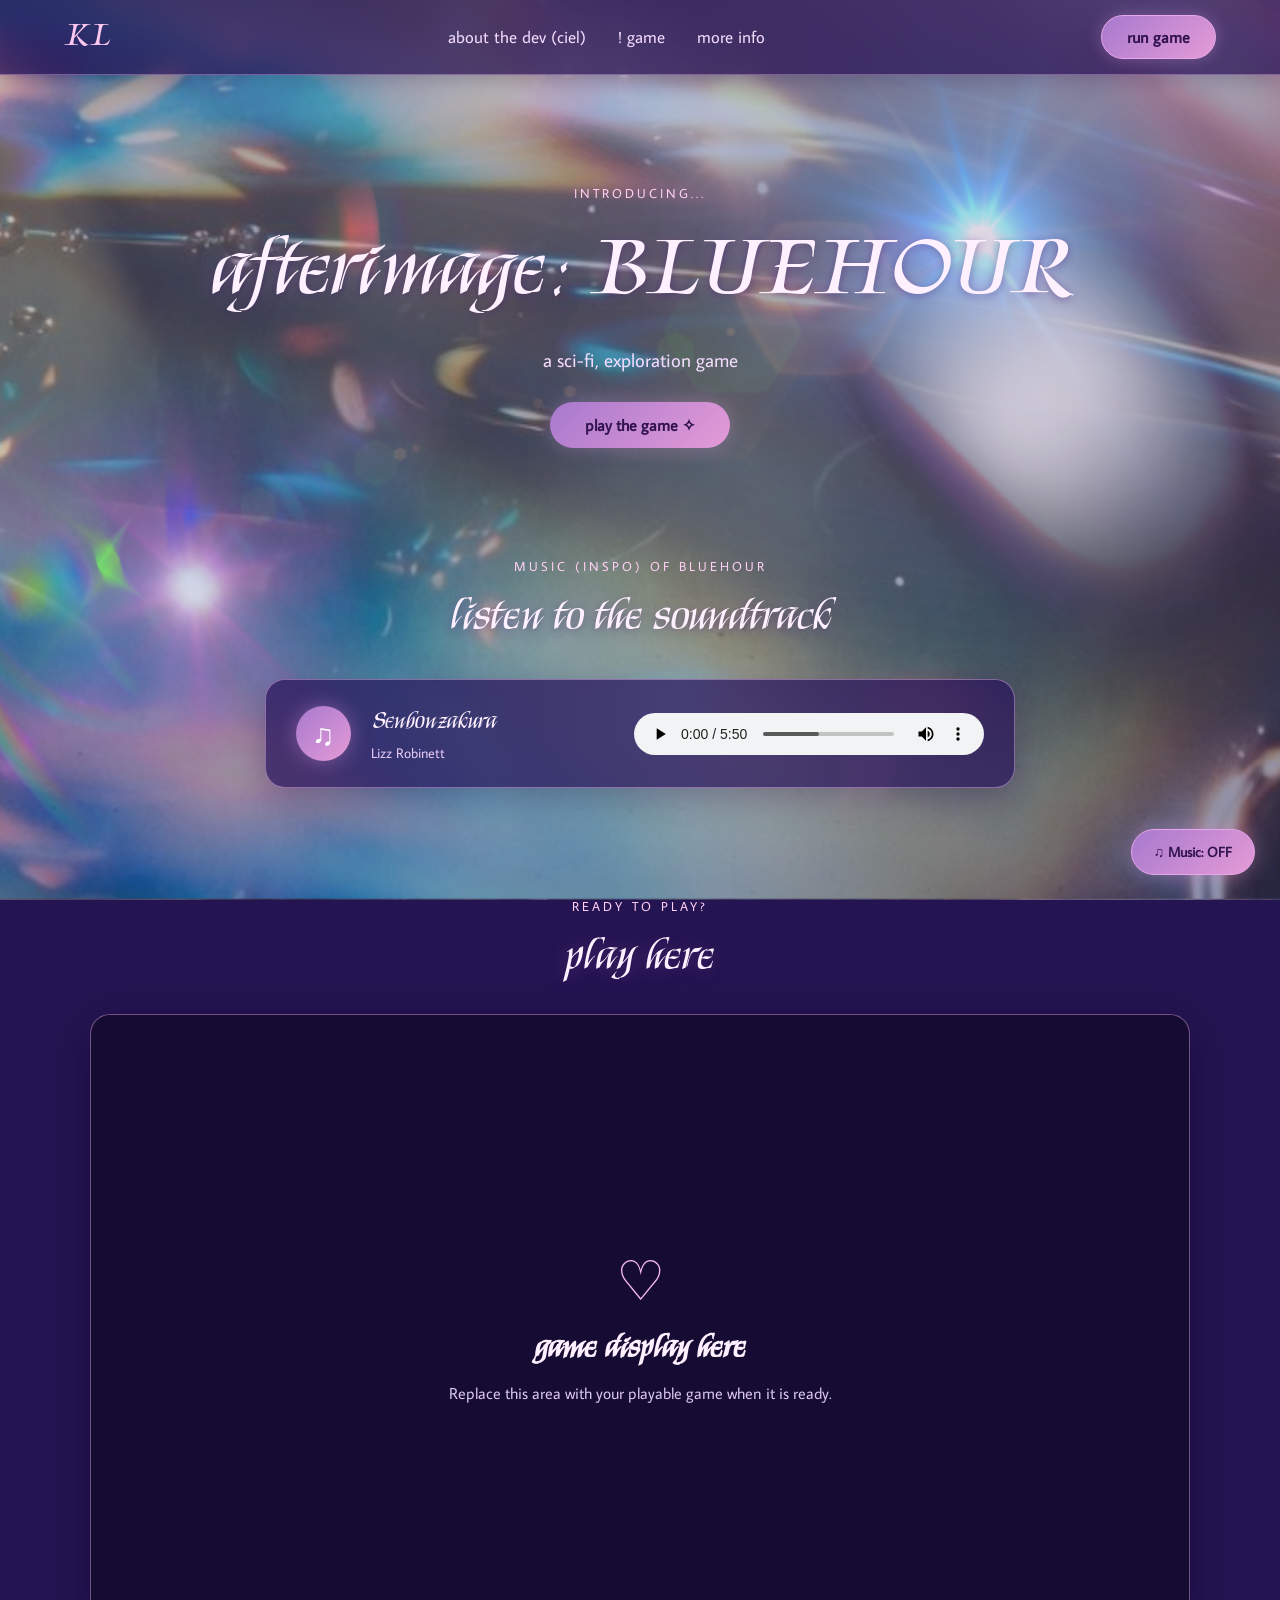
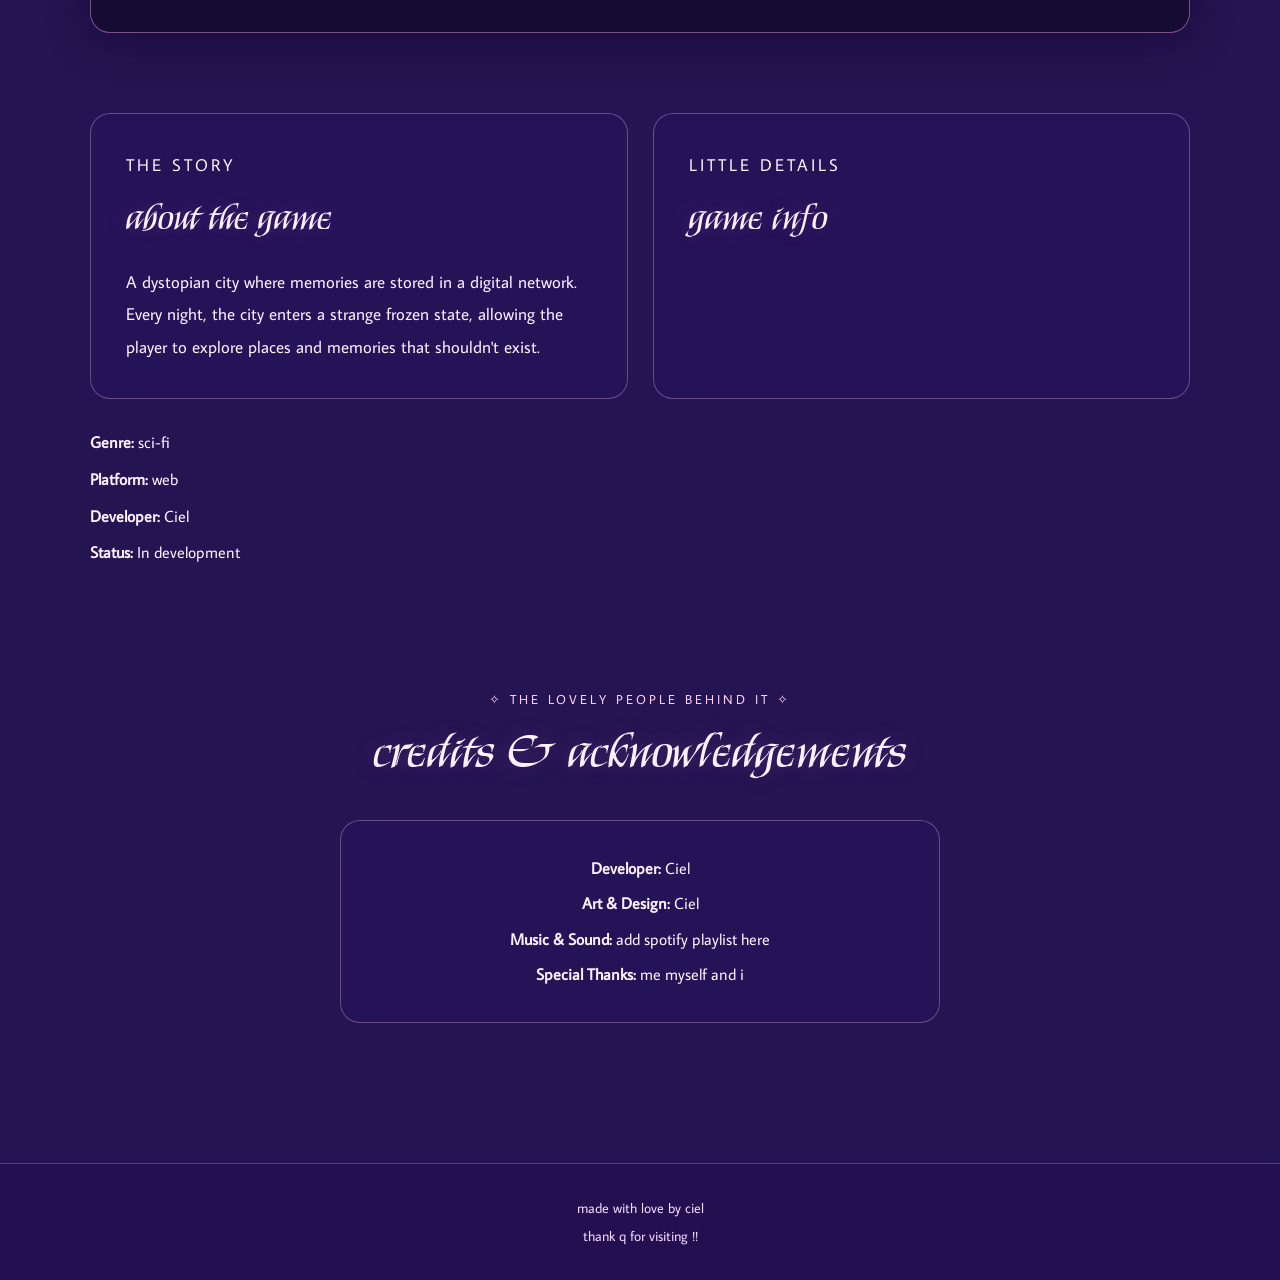
==== commit 99a792d9: "working on music in index and css and java" ====
--- a/index.html
+++ b/index.html
@@ -14,18 +14,6 @@
 
 </head>
 <body>
-<!--auto play audio-->
-
-    <audio controls id="bgMusic">
-        <source src="./music/senbonzakura.mp3" type="audio/mpeg">
-        Your browser does not support audio.
-    </audio>
-
-
-    <button id="musicToggle" class="music-toggle">
-        ♫ Music: ON
-    </button>
-
     <nav>
         <div class="logo">KL</div>
         <ul class="nav-links">
@@ -49,24 +37,38 @@
             <a href="#play" class="play-btn">play the game ✧</a>
         </section>
 
-    <!--music player-->
-    <section class="music-section">
-        <p class="section-label">music (inspo) of bluehour</p>
-        <h2>listen to the soundtrack</h2>
+        <!-- MUSIC PLAYER -->
+        <section class="music-section">
 
-        <div class="music-player">
-            <div class="music icon">♫</div>
+            <p class="section-label">music (inspo) of bluehour</p>
+            <h2>listen to the soundtrack</h2>
 
-            <div class="music-info">
-                <h3>Senbonzakura</h3>
-                <p>Lizz Robinett</p>
+            <div class="music-player">
+
+                <div class="music-icon">♫</div>
+
+                <div class="music-info">
+                    <h3>Senbonzakura</h3>
+                    <p>Lizz Robinett</p>
+                </div>
+
+                <audio id="bgMusic" controls loop preload="auto">
+                    <source
+                        src="./music/senbonzakura.mp3"
+                        type="audio/mpeg">
+                    Your browser does not support audio.
+                </audio>
+
             </div>
-            <audio controls loop>
-                <source src="./music/senbonzakura.mp3" type="audio/mpeg">
-                Your browser does not support audio.
-            </audio>
-        </div>
-    </section>
+
+            <!-- FLOATING MUSIC BUTTON -->
+            <button
+                id="musicToggle"
+                class="music-toggle"
+                type="button">
+                ♫ Music: OFF
+            </button>
+        </section>
 
 
     <!-- game display -->
@@ -82,7 +84,7 @@
                     game when it is ready.
                 </p>
             </div>
-
+        </div>
             <!--When game is hosted, replace the placeholder above with its embed iframe.
                 <iframe
                     src="YOUR_GAME_URL"
--- a/style.css
+++ b/style.css
@@ -19,68 +19,164 @@
 
 /*music*/
 
-/* MUSIC SECTION */
-
 .music-section {
     text-align: center;
-    padding: 60px 20px;
+    padding: 45px 20px 65px;
+}
+
+.music-section h2 {
+    font-size: clamp(32px, 5vw, 45px);
+    margin-bottom: 30px;
 }
 
 .music-player {
-    max-width: 500px;
-    margin: 25px auto;
-    padding: 25px;
-
-    background: rgba(15, 20, 40, 0.85);
-    border: 1px solid rgba(150, 180, 255, 0.3);
-    border-radius: 15px;
+    max-width: 750px;
+    margin: auto;
+    padding: 25px 30px;
 
     display: flex;
-    flex-direction: column;
     align-items: center;
-    gap: 15px;
-}
+    justify-content: center;
+    flex-wrap: wrap;
+    gap: 20px;
+
+    background: rgba(39, 19, 91, 0.72);
+
+    border: 1px solid rgba(255, 205, 255, 0.4);
+    border-radius: 20px;
+
+    backdrop-filter: blur(12px);
+    -webkit-backdrop-filter: blur(12px);
+
+    box-shadow: 0 10px 35px rgba(25, 0, 65, 0.3);
+
+    transition: 0.3s ease;
+}
+
+.music-player:hover {
+    transform: translateY(-5px);
+    box-shadow: 0 10px 30px rgba(255, 150, 230, 0.2);
+}
+
+/* Music icon */
 
 .music-icon {
-    font-size: 40px;
-    color: #a9c8ff;
+    width: 55px;
+    height: 55px;
+
+    display: grid;
+    place-items: center;
+
+    border-radius: 50%;
+
+    background: linear-gradient(
+        135deg,
+        #a879ce,
+        #e49bd6
+    );
+
+    color: white;
+    font-size: 30px;
+
+    box-shadow: 0 0 20px rgba(255, 160, 240, 0.35);
+}
+
+/* Song information */
+
+.music-info {
+    text-align: left;
+    flex: 1;
+    min-width: 140px;
 }
 
 .music-info h3 {
-    color: white;
+    color: #fff0ff;
+    font-family: 'Kings', cursive;
+    font-size: 24px;
+    font-weight: 400;
     margin-bottom: 5px;
 }
 
 .music-info p {
-    color: #aab4d0;
-    font-size: 13px;
-}
+    color: #e5c9f5;
+    font-size: 14px;
+}
+
+/* Audio controls */
 
 .music-player audio {
     width: 100%;
-}
+    max-width: 350px;
+    height: 42px;
+}
+
+/* Floating music button */
 
 .music-toggle {
     position: fixed;
-    bottom: 20px;
-    right: 20px;
+    bottom: 25px;
+    right: 25px;
+
     z-index: 999;
 
-    padding: 12px 18px;
-    border: 1px solid #829acb;
+    padding: 13px 22px;
+
+    border: 1px solid #e8a7ec;
     border-radius: 30px;
 
-    background: #10182b;
-    color: white;
+    background: linear-gradient(
+        135deg,
+        #a879ce,
+        #e49bd6
+    );
+
+    color: #32134e;
+
+    font-family: 'Average Sans', sans-serif;
+    font-size: 14px;
+    font-weight: bold;
+
+    box-shadow: 0 0 20px rgba(235, 160, 240, 0.35);
 
     cursor: pointer;
-    transition: 0.3s;
+    transition: 0.3s ease;
 }
 
 .music-toggle:hover {
-    background: #293d63;
-    transform: translateY(-3px);
-}
+    transform: translateY(-4px);
+    box-shadow: 0 0 25px rgba(255, 160, 240, 0.65);
+}
+
+/* Music player mobile layout */
+
+@media (max-width: 700px) {
+
+    .music-section {
+        padding: 35px 10px 55px;
+    }
+
+    .music-player {
+        padding: 22px 18px;
+        flex-direction: column;
+        text-align: center;
+    }
+
+    .music-info {
+        text-align: center;
+    }
+
+    .music-player audio {
+        max-width: 100%;
+    }
+
+    .music-toggle {
+        right: 15px;
+        bottom: 15px;
+        padding: 11px 17px;
+    }
+}
+
+
 
 
 /*game (index) css*/
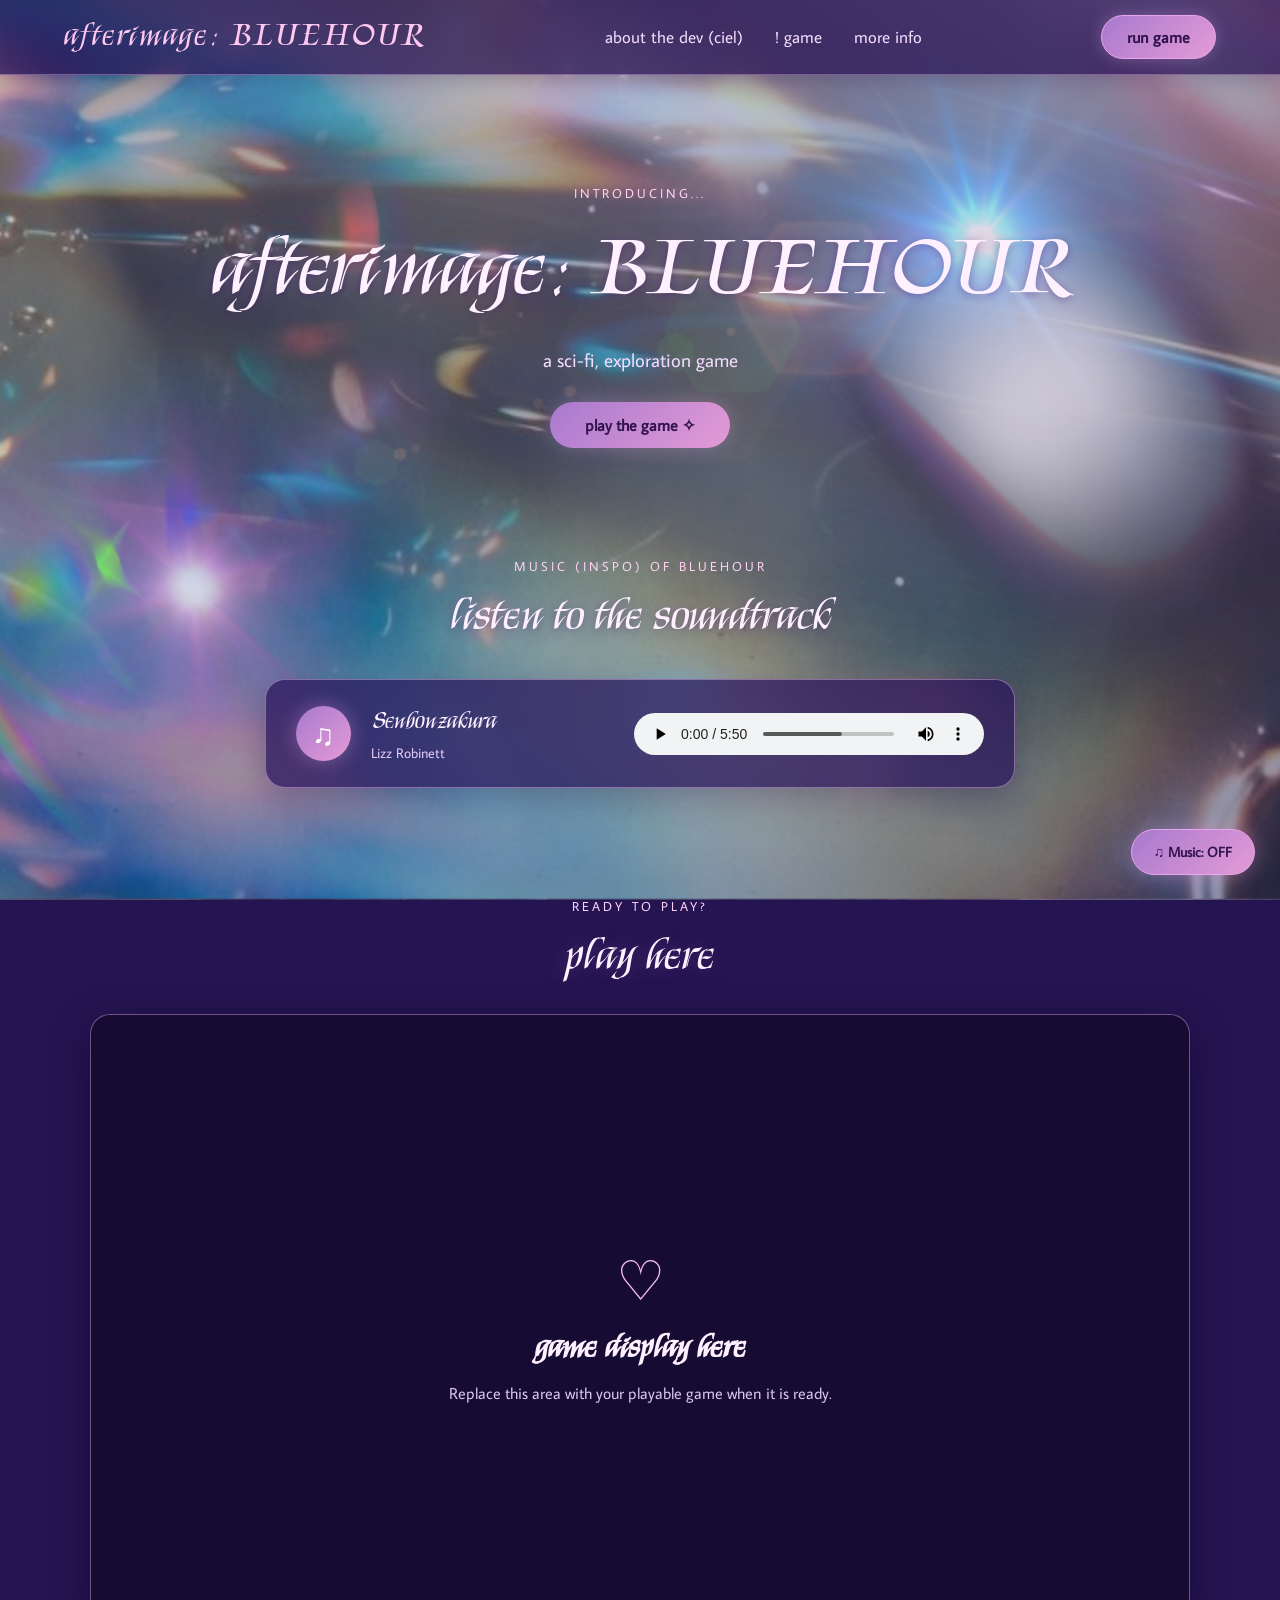
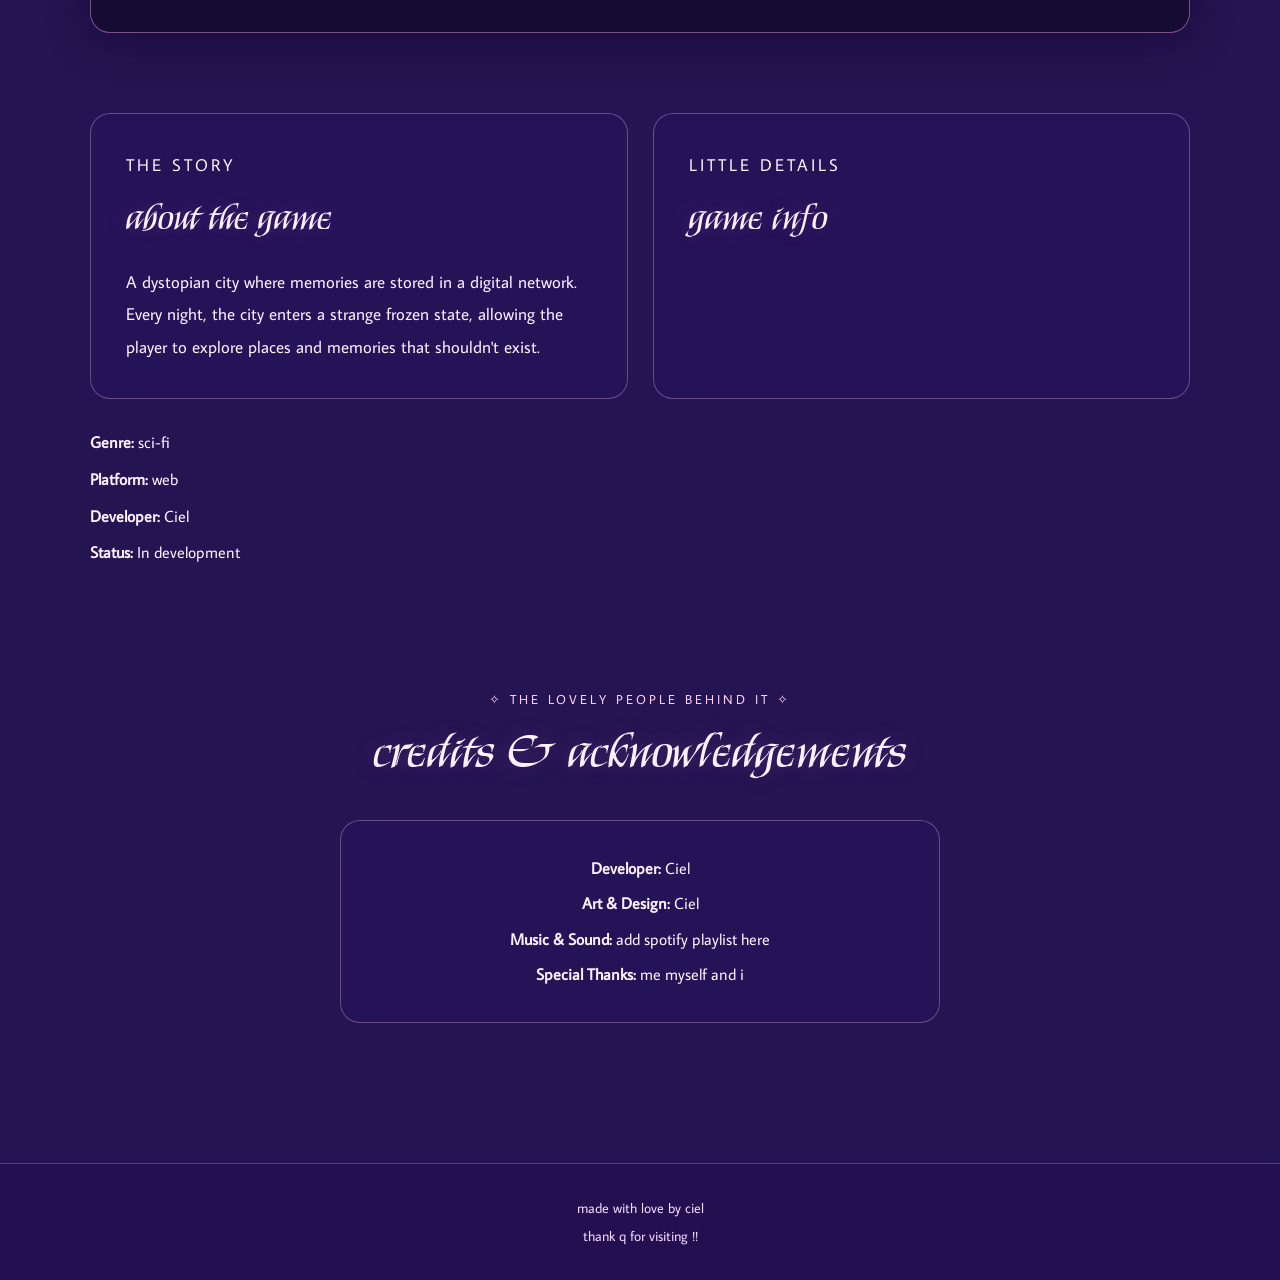
==== commit 8192fce2: "change navbar" ====
--- a/index.html
+++ b/index.html
@@ -15,7 +15,7 @@
 </head>
 <body>
     <nav>
-        <div class="logo">KL</div>
+        <div class="logo">afterimage: BLUEHOUR</div>
         <ul class="nav-links">
             <li><a href="portfolio.html">about the dev (ciel)</a></li>
             <li><a href="index.html">! game</a></li>
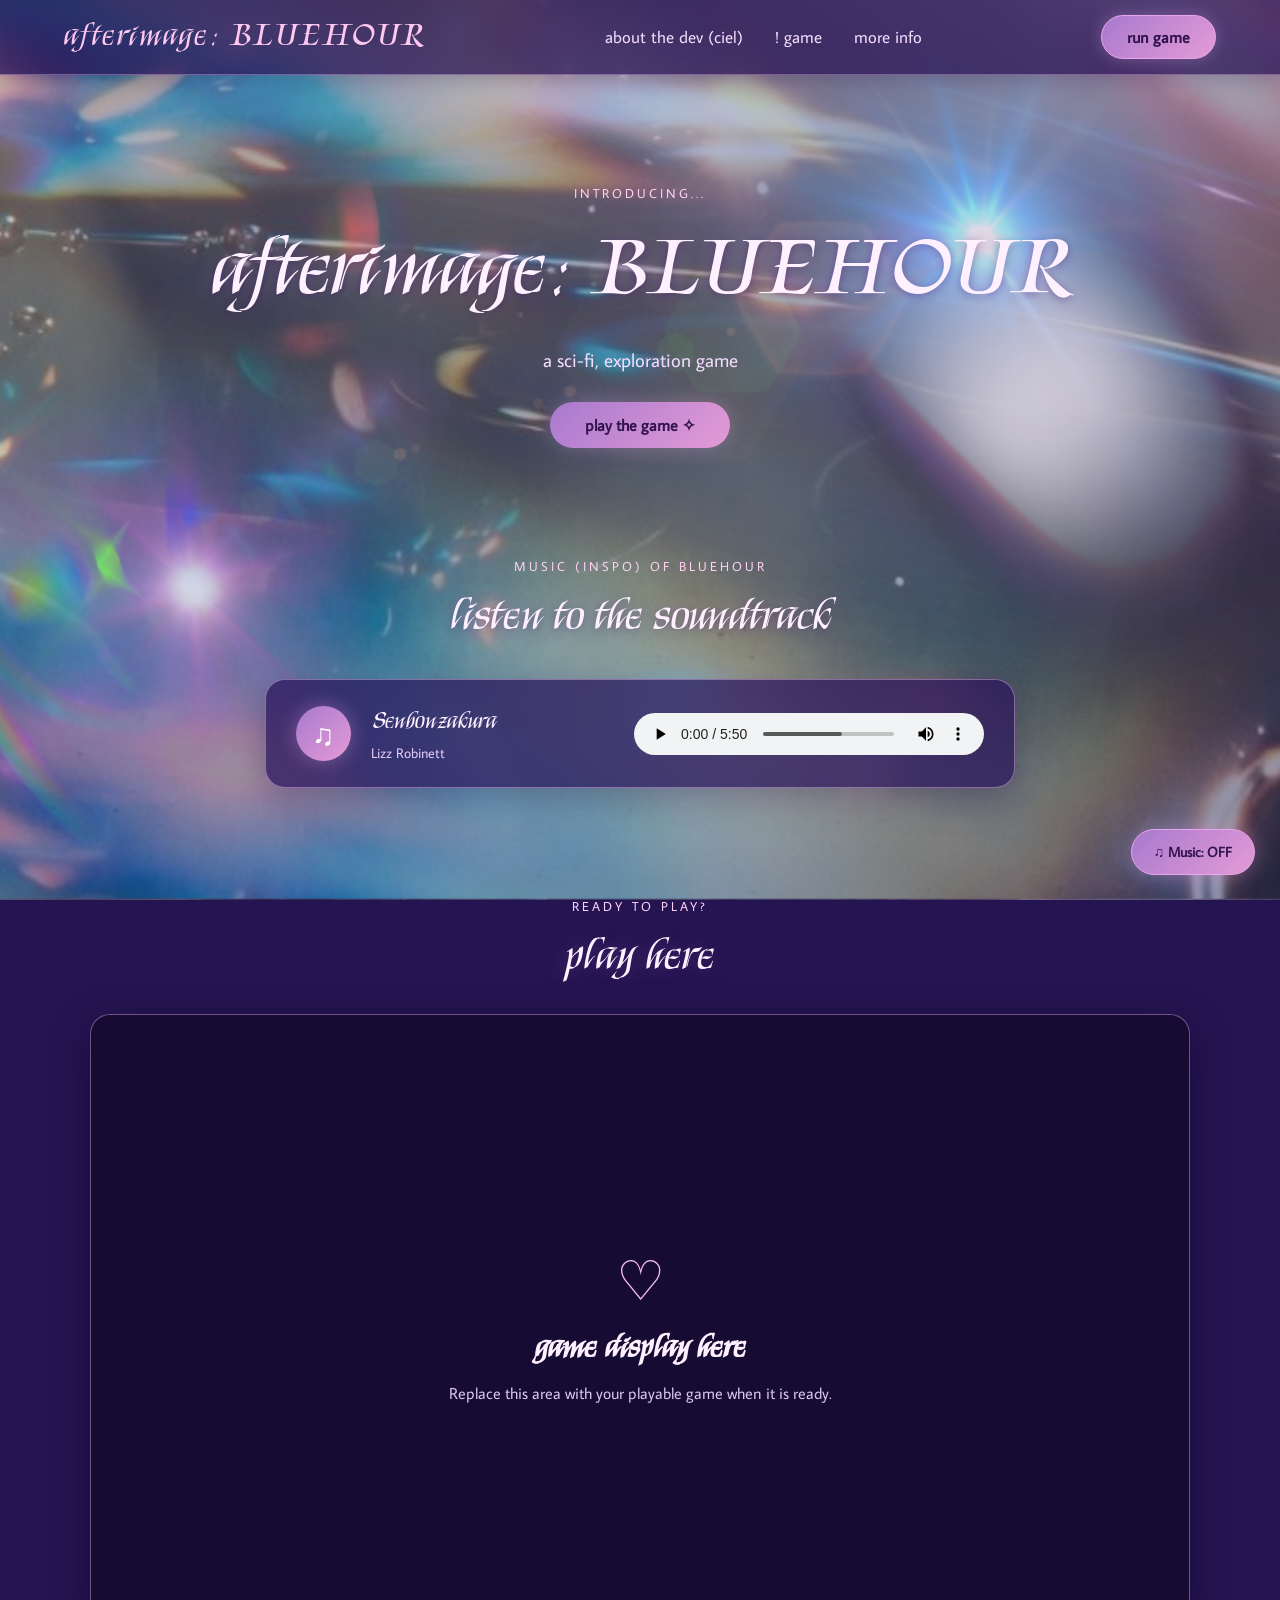
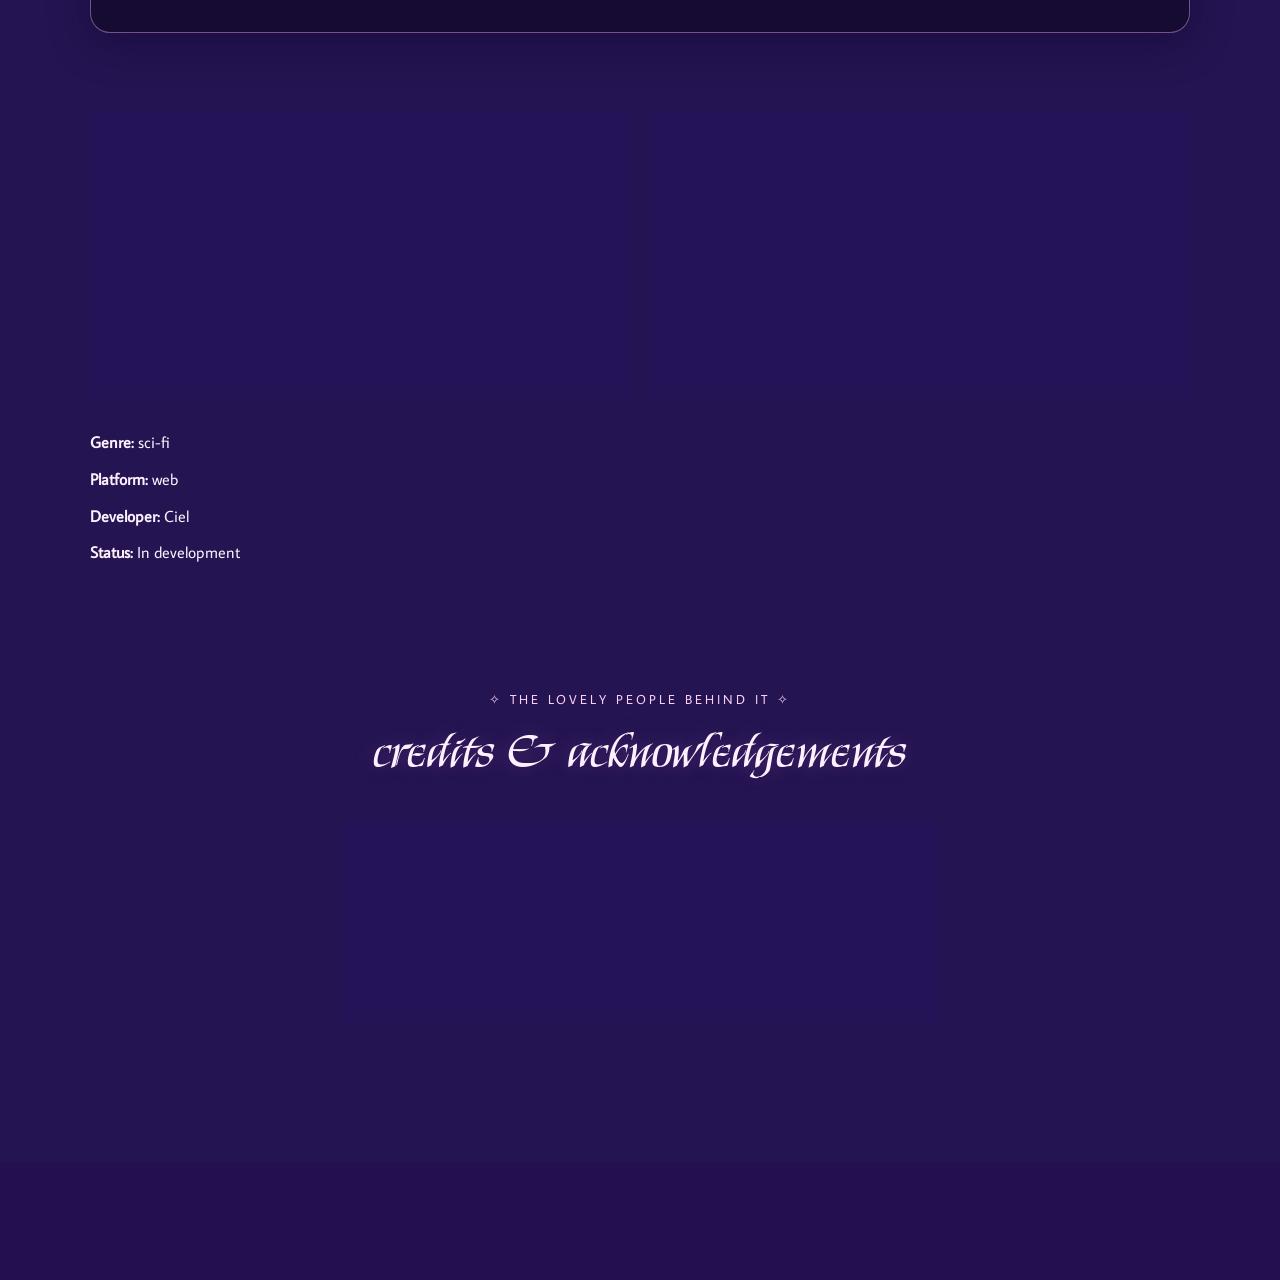
==== commit a5eb4740: "linked the game link to "run game" button" ====
--- a/index.html
+++ b/index.html
@@ -22,7 +22,7 @@
             <li><a href="info.html">more info</a></li>
         </ul>
         <div class="btns">
-            <button class="btn">run game</button>
+            <button class="btn" onclick="window.location.href='https://whoisciel67-alt.github.io/bluehour-game/'">run game</button>
         </div>
     </nav>
 
--- a/style.css
+++ b/style.css
@@ -761,11 +761,19 @@
                 transform 0.9s ease;
 }
 
-.intro.visible,
-.about.visible,
-.intrests.visible {
+
+.intro,
+.about,
+.intrests {
     opacity: 1;
     transform: translateY(0);
+}
+
+
+.about h2,
+.intrests h2 {
+    font-size: 48px;
+    margin-bottom: 30px;
 }
 
 /*MOBILE RESPONSIVENESS*/
